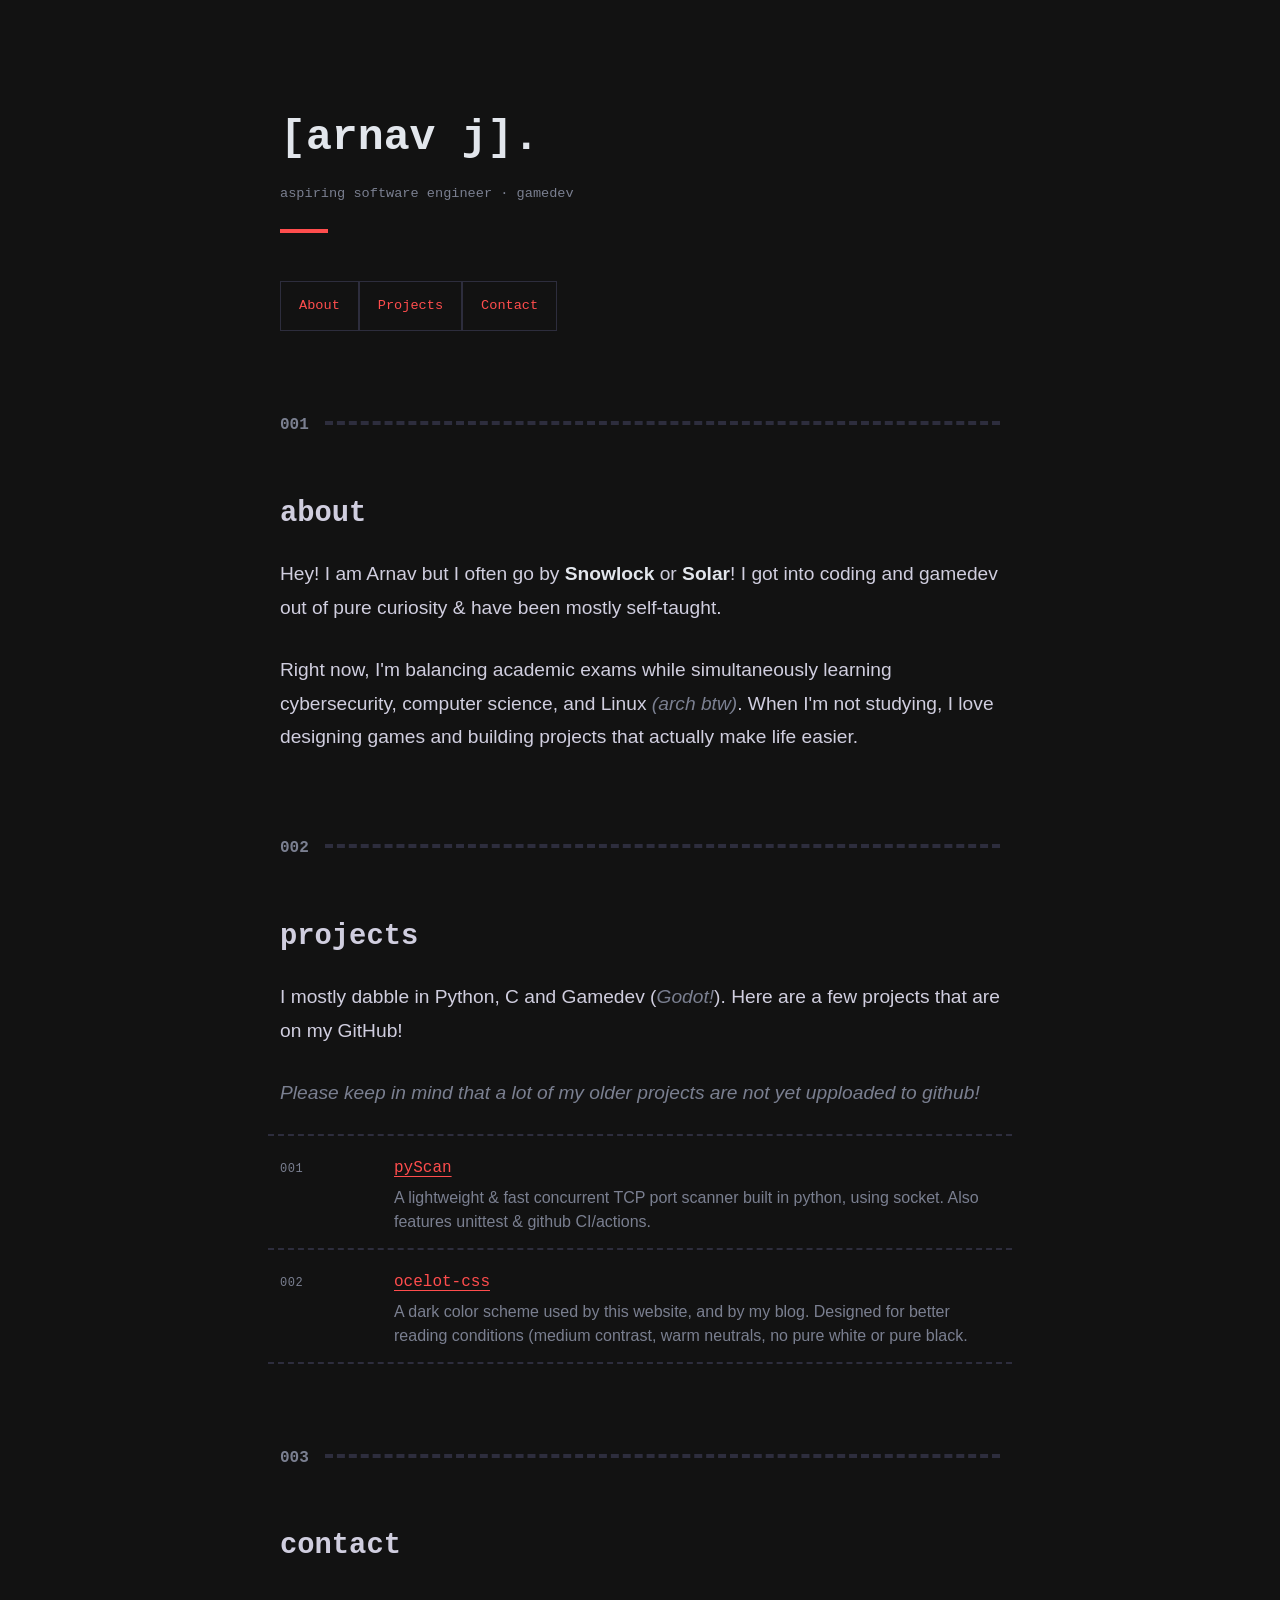
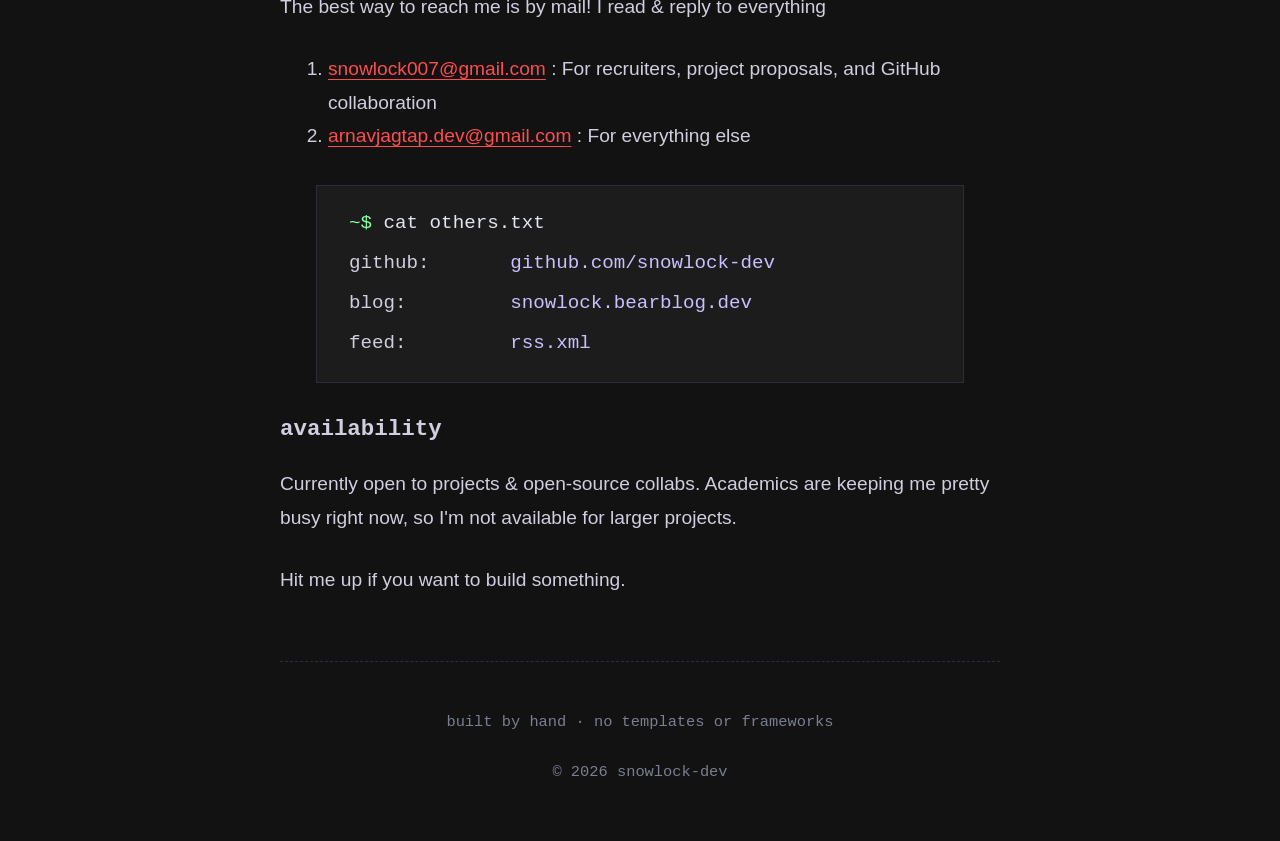
==== index.html @ 1a25bdaa "fix: added description <meta> tag for lighthouse" ====
<!DOCTYPE html>
<html lang="en">
    <head>
        <meta charset="UTF-8">
        <meta name="viewport" content = "width=device-width, initial-scale=1.0">
        <meta property="og:site_name" content="snowlock -- portfolio">
        <meta property="og:title" content="snowlock -- portfolio">
        <meta property="og:description" content="snowlock-dev's personal site!">
        <meta name="description" content="snowlock-dev's personal site!">
        <title>snowlock -- portfolio</title>

        <link rel="preload" href="fonts/AlegreyaSans-Regular.woff2" as="font" type=""font/woff2" crossorigin>
        <link rel="preload" href="fonts/JetBrainsMono-VariableFont_wght.woff2" as="font" type=""font/woff2" crossorigin>
        <link rel="stylesheet" href="css/style.css">
    </head>


    <body>
        <header class="title">
            <h1>[arnav j].</h1>
            <p class="title-sub">aspiring software engineer &middot; gamedev</p>
            <hr class="title-line">
        </header>

        <nav class="navbar" role="navigation" aria-label="Page Navigation">
            <a href="#about">About</a>
            <a href="#projects">Projects</a>
            <a href="#contact">Contact</a>
        </nav>

        <main>
            <section class="section-row">
                <span id="about" class="section-row-num">001</span>
                <div class="section-row-bar"></div>
            </section>
            <section id="about-section">
                <h2>about</h2>

                <p>
                    Hey! I am Arnav but I often go by <strong>Snowlock</strong> or 
                    <strong>Solar</strong>! I got into coding and gamedev out of 
                    pure curiosity & have been mostly self-taught.
                </p>
                <p>
                    Right now, I'm balancing academic exams while simultaneously 
                    learning cybersecurity, computer science, and Linux 
                    <em>(arch btw)</em>. When I'm not studying, I love designing 
                    games and building projects that actually make life easier.
                </p>
            </section>

            <section class="section-row">
                <span id="projects" class="section-row-num">002</span>
                <div class="section-row-bar"></div>
            </section>
            <section id="projects-section">
            <h2>projects</h2>
            <p>
                I mostly dabble in Python, C and Gamedev (<em>Godot!</em>). 
                Here are a few projects that are on my GitHub! 
            </p>

            <em>Please keep in mind that a lot of my older projects are not 
                yet upploaded to github!
            </em>

            <ul class="projects">
                <li>
                    <span class="project-tag">001</span>
                    <div class="project-info">
                        <a href="https://github.com/snowlock-dev/pyScan">pyScan</a>
                        <p>
                            A lightweight & fast concurrent TCP port scanner
                            built in python, using socket. Also features 
                            unittest & github CI/actions.
                        </p>
                    </div>
                </li>
                <li>
                    <span class="project-tag">002</span>
                    <div class="project-info">
                        <a href="https://github.com/snowlock-dev/ocelot-css">ocelot-css</a>
                        <p>
                            A dark color scheme used by this website, and by my 
                            blog. Designed for better reading conditions (medium 
                            contrast, warm neutrals, no pure white or pure black. 
                        </p>
                    </div>
                </li>
            </ul>
            </section>

            <section class="section-row">
                <span id="contact" class="section-row-num">003</span>
                <div class="section-row-bar"></div>
            </section>
            <section id="contact-section">
                <h2>contact</h2>
                <p>The best way to reach me is by mail! I read & reply to everything</p>
                <ol>
                    <li>
                        <a href="mailto:snowlock007@gmail.com">snowlock007@gmail.com</a>
                        : For recruiters, project proposals, and GitHub collaboration
                    </li>

                    <li>
                        <a href="mailto:arnavjagtap.dev@gmail.com">arnavjagtap.dev@gmail.com</a>
                        : For everything else
                    </li>
                </ol>

                <div class="contact-box">
                    <div class="terminal-block">
                        <div class="code-line"><span class="prompt">~$</span> <span class="cmd">cat others.txt</span></div>
                        <div class="code-line">
                            github:&nbsp;&nbsp;&nbsp;&nbsp;&nbsp;&nbsp;
                            <a href="https://github.com/snowlock-dev" target="_blank" rel="noopener noreferrer" class="str">
                                github.com/snowlock-dev
                            </a>
                        </div>

                        <div class="code-line">
                            blog:&nbsp;&nbsp;&nbsp;&nbsp;&nbsp;&nbsp;&nbsp;&nbsp;
                            <a href="https://snowlock.bearblog.dev" target="_blank" rel="noopener noreferrer" class="str">
                                snowlock.bearblog.dev
                            </a>
                        </div>

                        <div class="code-line">
                            feed:&nbsp;&nbsp;&nbsp;&nbsp;&nbsp;&nbsp;&nbsp;&nbsp;
                            <a href="https://snowlock.bearblog.dev/feed/?type=rss" target="_blank" rel="noopener noreferrer" class="str">
                                rss.xml
                            </a>
                        </div>
                    </div>
                </div>

                <h3>availability</h3>

                <p>
                    Currently open to projects & open-source collabs.
                    Academics are keeping me pretty busy right now, so 
                    I'm not available for larger projects. 
                </p>
                <p>
                    Hit me up if you want to build something.
                </p>

            </section>
        </main>

        <footer>
            <p>built by hand &middot; no templates or frameworks</p>
            <p>© 2026 snowlock-dev</p>
        </footer>


    </body>


</html>
---- css/style.css ----
@font-face {
    font-family: 'Alegreya Sans';
    src: url('/portfolio-site/fonts/AlegreyaSans-Regular.woff2') format('woff2');
    font-weight: 400;
    font-style: normal;
    font-display: block;
}

@font-face {
    font-family: 'JetBrains Mono';
    src: url('/portfolio-site/fonts/JetBrainsMono-VariableFont_wght.woff2') format('woff2');
    font-weight: 400;
    font-style: normal;
    font-display: block;
}

:root {
    --width: 720px;

    --font-mono: 'JetBrains Mono', Consolas, "Ubuntu Mono", monospace;
    --font-body: 'Alegreya Sans', Alegreya, Helvetica, Arial, Sans; /* Top 3 fonts of all time */

    --bg: #121212;
    --border: #2d2d3d;
    --heading-text: #e2e6ec;
    --text: #d0cedf;
    --accent: #ff4d4d;
    --accent-green: #88ffa0;
    --muted: #7a7f90;
    --code-color: #cac0ff;
    --code-bg: #1c1c1c;
}

* {
    scrollbar-color: #3c3c3c var(--bg);
    scrollbar-width: thin;
}

::selection {
    background: rgba(255, 77, 77, 0.5);
}

body {
    font-family: var(--font-body);
    font-size: 1.2rem;
    line-height: 1.75;
    color: var(--text);
    background-color: var(--bg);
    max-width: var(--width);
    margin: 0 auto;
    padding: 0 1.5rem;
    overflow-wrap: break-word;
    position: relative;
}

body::before {
    content: "";
    position: fixed;
    top: 0;
    left: 0;
    width: 100vw;
    height: 100vh;
    background-image: url('/portfolio-site/stars.svg');
    background-size: cover;
    background-position: center;
    background-repeat: no-repeat;
    opacity: 0.4;
    pointer-events: none;
    z-index: -1;
}

section {
    padding-top: 1rem;
}

.navbar {
    max-width: 30%;
    align-items: center;
    margin: 0 -1.5rem;
    padding: 0 1.5rem;
    display: flex;
}

.navbar a {
    font-family: var(--font-mono);
    font-size: 0.85rem;
    text-decoration: none;
    padding: 0.75rem 1.125rem;
    display: inline-block;
    border: 1px solid var(--border);
    background-color: var(--bg);
    transition: background-color 0.2s ease;
}

.navbar a:hover{
    background-color: rgba(255, 77, 77, 0.5);
}

.title {
    padding: 5rem 0 2.5rem 0;
    & h1 { margin-bottom: 0.35em; };
}

.title-sub {
    font-family: var(--font-mono);
    font-size: 0.85rem;
    color: var(--muted);
}

.title-line {
    width: 3rem;
    height: 0.25rem; /* to be honest, I have no idea if hardcoding these values would be worse*/ 
    background-color: var(--accent);
    margin-bottom: 0;
    border: none;
    margin: 1.5rem 0 0.5rem 0;
}

.section-row {
    display: flex;
    align-items: center;
    gap: 1rem;
    margin-top: 4rem;
    margin-bottom: 1rem;
}

.section-row-bar {
    height: 4px;
    flex: 1;
    border-top: 4px dashed var(--border);
}

.section-row-num {
    color: var(--muted);
    font-family: var(--font-mono);
    font-weight: 600;
    font-size: 1rem;

    user-select: none;
    -moz-user-select: none;
}

.contact-box {
    max-width: 90%;
    margin: 2rem auto;
}

.terminal-block {
    font-family: var(--font-mono);
    color: var(--text);
    background-color: var(--code-bg);
    border: 1px solid var(--border);
    padding: 1.125rem 1.5rem;
    overflow-x: auto;

    .prompt { color: var(--accent-green); }
    .cmd { color: var(--heading-text); }
    .str { color: var(--code-color); text-decoration: none; }
    .comment { color: var(--muted); }
}

.code-line {
    padding: 0.2rem 0.5rem;
    white-space: nowrap;
}

h1, h2, h3 {
    font-family: var(--font-mono);
    line-height: 1.33;
}

h1 { 
    font-size: 2.25em;
    color: var(--heading-text);
}

h2 {
    font-size: 1.5em;
}

p {
    margin-bottom: 1.5em;
}

ul, ol {
    padding-left: 3rem;
    margin-bottom: 1.5rem;
}

ul.projects {
    list-style-type: none;
    padding: 0;
    margin: 1.5rem 0 2rem 0;
}

ul.projects li {
    display: flex;
    gap: 1.5rem;
    margin-bottom: 0;
    padding: 0.85rem 12px;
    margin-left: -12px;
    margin-right: -12px;
    border-bottom: 2px dashed var(--border);
    align-items: baseline;
    transition: background-color 0.2s ease;
}


ul.projects li:hover {
    background-color: rgba(255, 77, 77, 0.1);
}

ul.projects li:first-child {
    border-top: 2px dashed var(--border);
}

ul.projects li .project-tag {
    flex: 0 0 90px;
    font-family: var(--font-mono);
    font-size: 0.75rem;
    color: var(--muted);
    text-transform: uppercase;
    letter-spacing: 0.05em;
}

ul.projects li .project-info {
    flex: 1;
    min-width: 0;
}

ul.projects li .project-info a {
    font-family: var(--font-mono);
    font-size: 1rem;
    font-weight: 500;
}

ul.projects li .project-info p {
    font-size: 1rem;
    color: var(--muted);
    margin-bottom: 0;
    margin-top: 0.2rem;
    line-height: 1.5;
}


a {
    color: var(--accent);
    text-decoration: underline;
    text-underline-offset: 4px;
    text-decoration-thickness: 1px;
}

a:hover {
    opacity: 0.75;
}

strong {
    color: var(--heading-text);
    font-weight: 600;
}

em {
    color: var(--muted);
    font-style: italic;
}

small {
    font-size: 0.8em;
    color: var(--text);
}

footer {
    margin-top: 4rem;
    padding: 2rem 0;
    border-top: 1px dashed var(--border);
    text-align: center;
    font-size: 0.8em;
    font-family: var(--font-mono);
    color: var(--muted);
    &p { margin-bottom: 0.3em; }
}
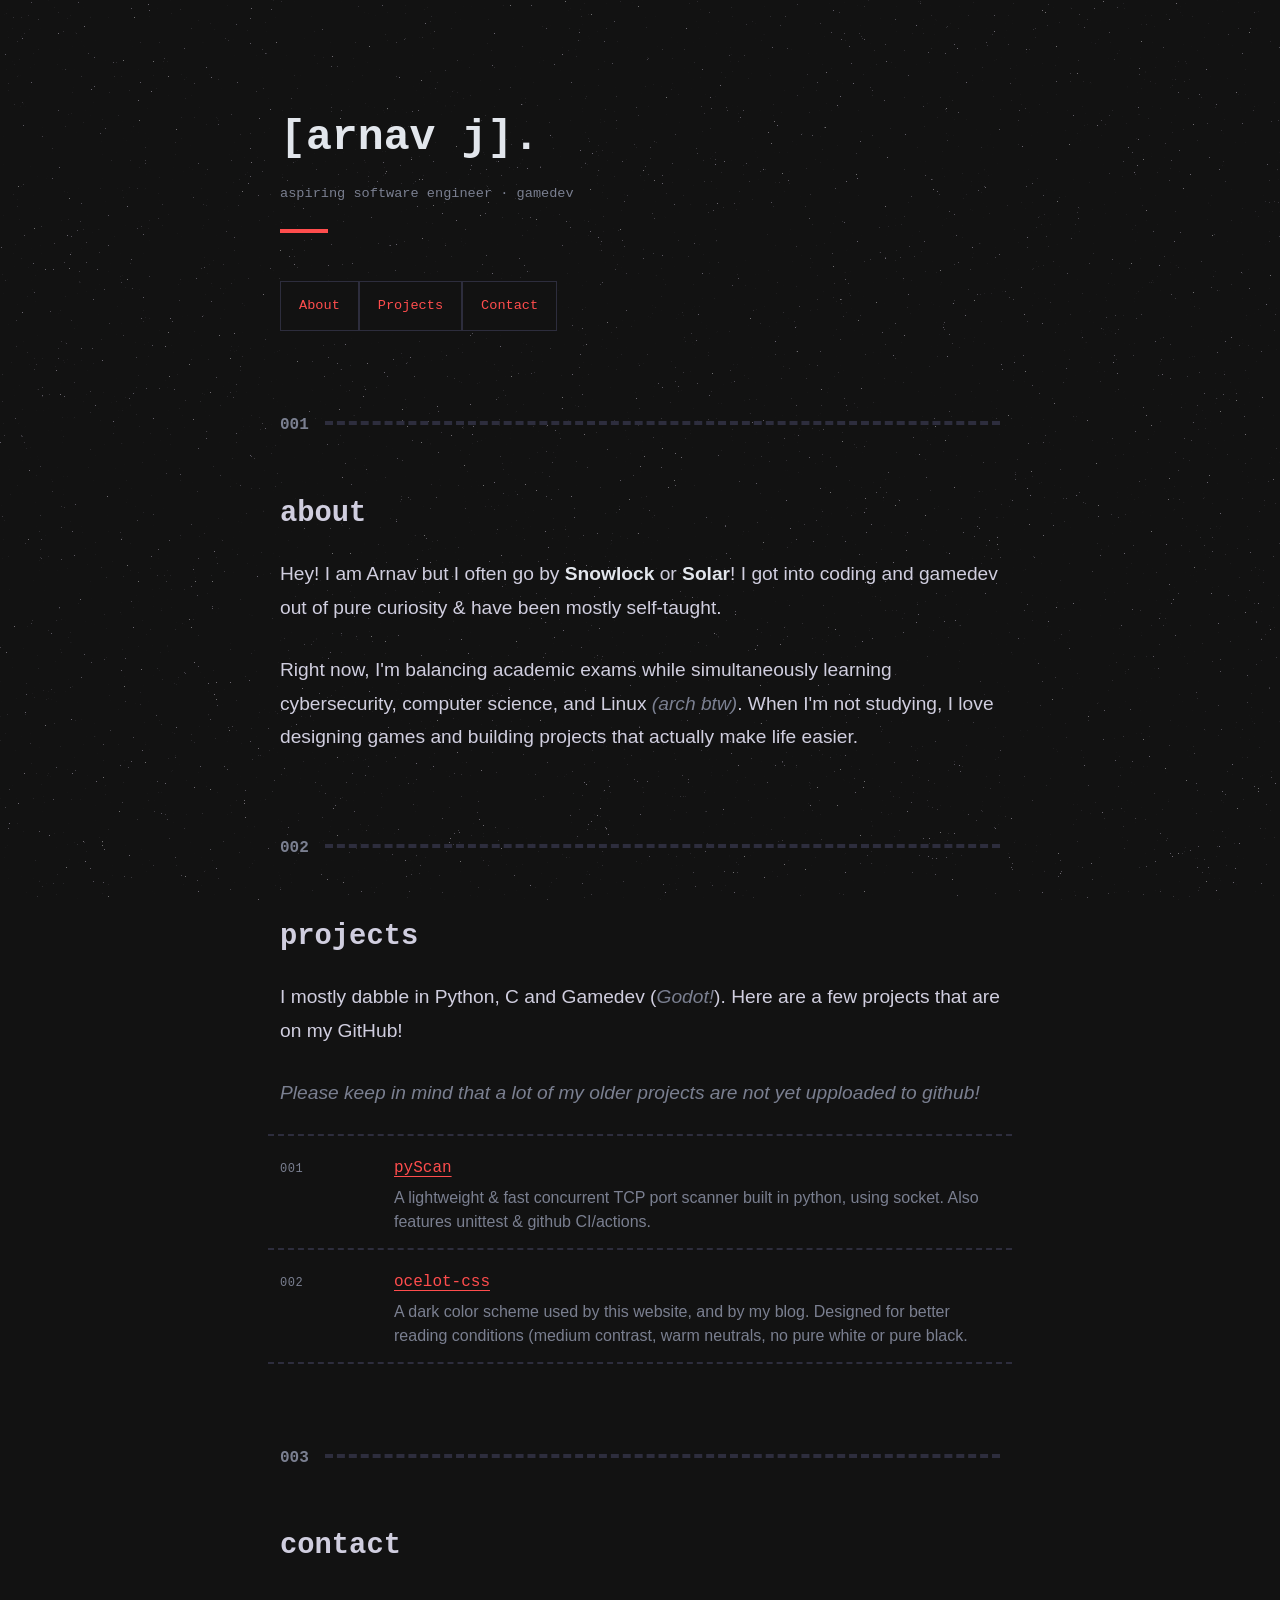
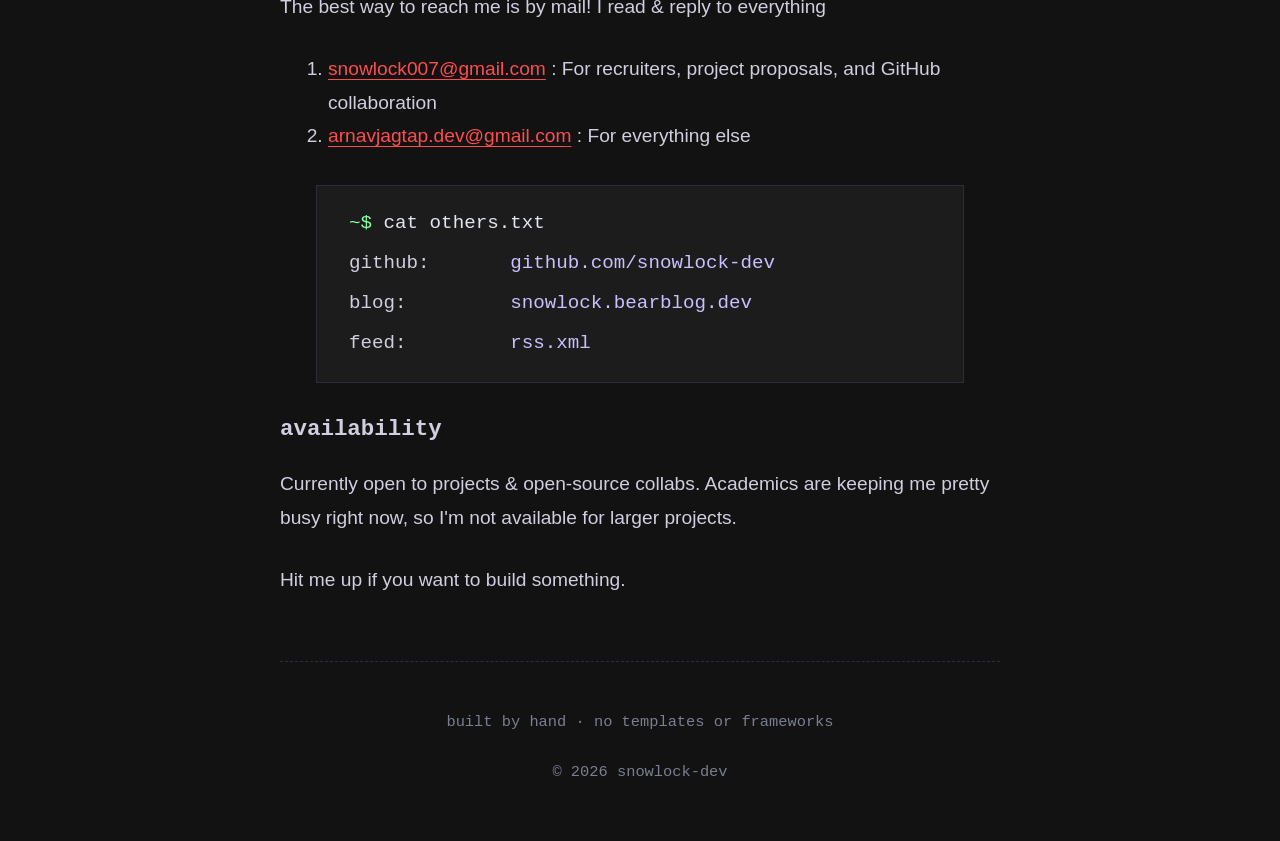
==== commit 61f8ca70: "perf: inline stars.svg into css and fix stupid typo in font rendering" ====
--- a/index.html
+++ b/index.html
@@ -9,8 +9,8 @@
         <meta name="description" content="snowlock-dev's personal site!">
         <title>snowlock -- portfolio</title>
 
-        <link rel="preload" href="fonts/AlegreyaSans-Regular.woff2" as="font" type=""font/woff2" crossorigin>
-        <link rel="preload" href="fonts/JetBrainsMono-VariableFont_wght.woff2" as="font" type=""font/woff2" crossorigin>
+        <link rel="preload" href="fonts/AlegreyaSans-Regular.woff2" as="font" type="font/woff2" crossorigin>
+        <link rel="preload" href="fonts/JetBrainsMono-VariableFont_wght.woff2" as="font" type="font/woff2" crossorigin>
         <link rel="stylesheet" href="css/style.css">
     </head>
 
--- a/css/style.css
+++ b/css/style.css
@@ -1,6 +1,6 @@
 @font-face {
     font-family: 'Alegreya Sans';
-    src: url('/portfolio-site/fonts/AlegreyaSans-Regular.woff2') format('woff2');
+    src: url('fonts/AlegreyaSans-Regular.woff2') format('woff2');
     font-weight: 400;
     font-style: normal;
     font-display: block;
@@ -8,7 +8,7 @@
 
 @font-face {
     font-family: 'JetBrains Mono';
-    src: url('/portfolio-site/fonts/JetBrainsMono-VariableFont_wght.woff2') format('woff2');
+    src: url('fonts/JetBrainsMono-VariableFont_wght.woff2') format('woff2');
     font-weight: 400;
     font-style: normal;
     font-display: block;
@@ -60,7 +60,7 @@
     left: 0;
     width: 100vw;
     height: 100vh;
-    background-image: url('/portfolio-site/stars.svg');
+    background-image: url("data:image/svg+xml,%3Csvg xmlns='http://www.w3.org/2000/svg' version='1.1' xmlns:xlink='http://www.w3.org/1999/xlink' xmlns:svgjs='http://svgjs.dev/svgjs' viewBox='0 0 700 700' width='700' height='700' opacity='1'%3E%3Cdefs%3E%3Cfilter id='nnnoise-filter' x='-20%25' y='-20%25' width='140%25' height='140%25' filterUnits='objectBoundingBox' primitiveUnits='userSpaceOnUse' color-interpolation-filters='linearRGB'%3E%3CfeTurbulence type='turbulence' baseFrequency='0.2' numOctaves='4' seed='15' stitchTiles='stitch' x='0%25' y='0%25' width='100%25' height='100%25' result='turbulence'%3E%3C/feTurbulence%3E%3CfeSpecularLighting surfaceScale='34' specularConstant='1.8' specularExponent='20' lighting-color='%23d5cbe4' x='0%25' y='0%25' width='100%25' height='100%25' in='turbulence' result='specularLighting'%3E%3CfeDistantLight azimuth='3' elevation='53'%3E%3C/feDistantLight%3E%3C/feSpecularLighting%3E%3C/filter%3E%3C/defs%3E%3Crect width='700' height='700' fill='transparent'%3E%3C/rect%3E%3Crect width='700' height='700' fill='%23d5cbe4' filter='url(%23nnnoise-filter)'%3E%3C/rect%3E%3C/svg%3E");
     background-size: cover;
     background-position: center;
     background-repeat: no-repeat;
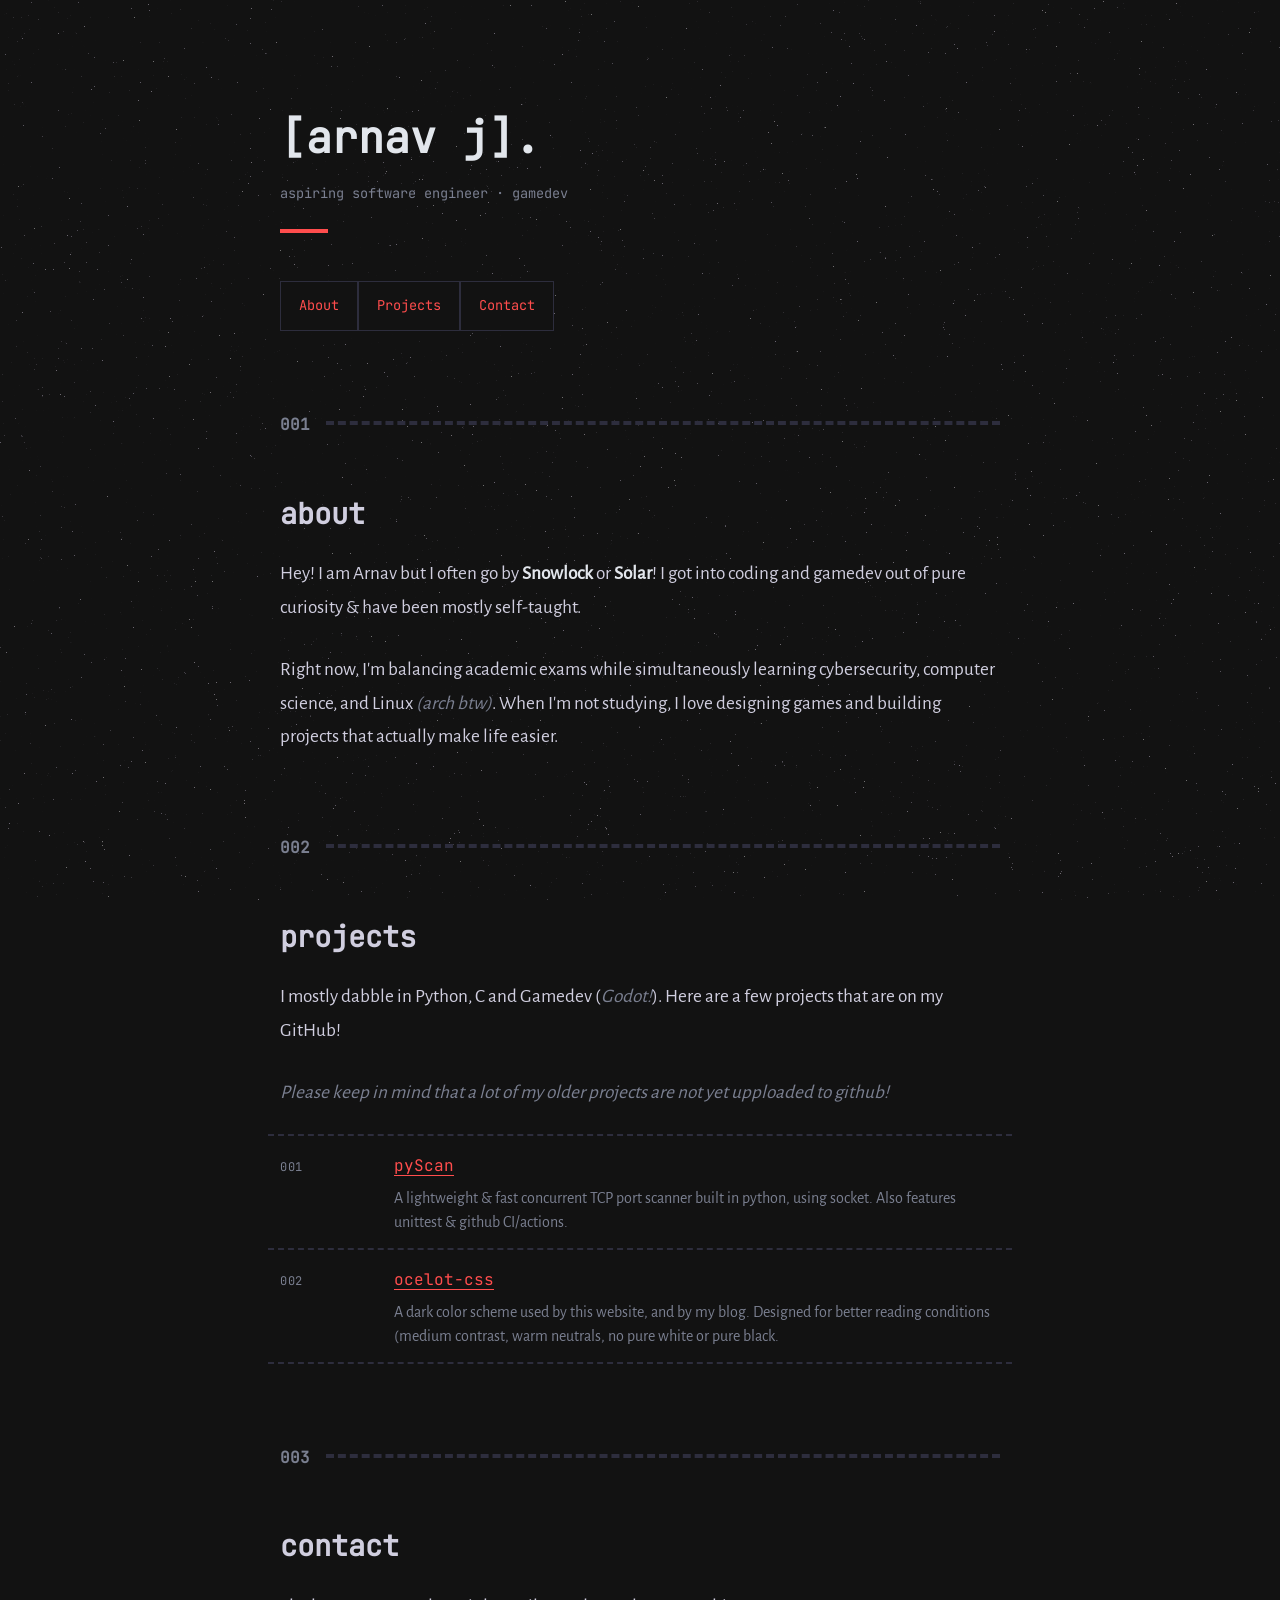
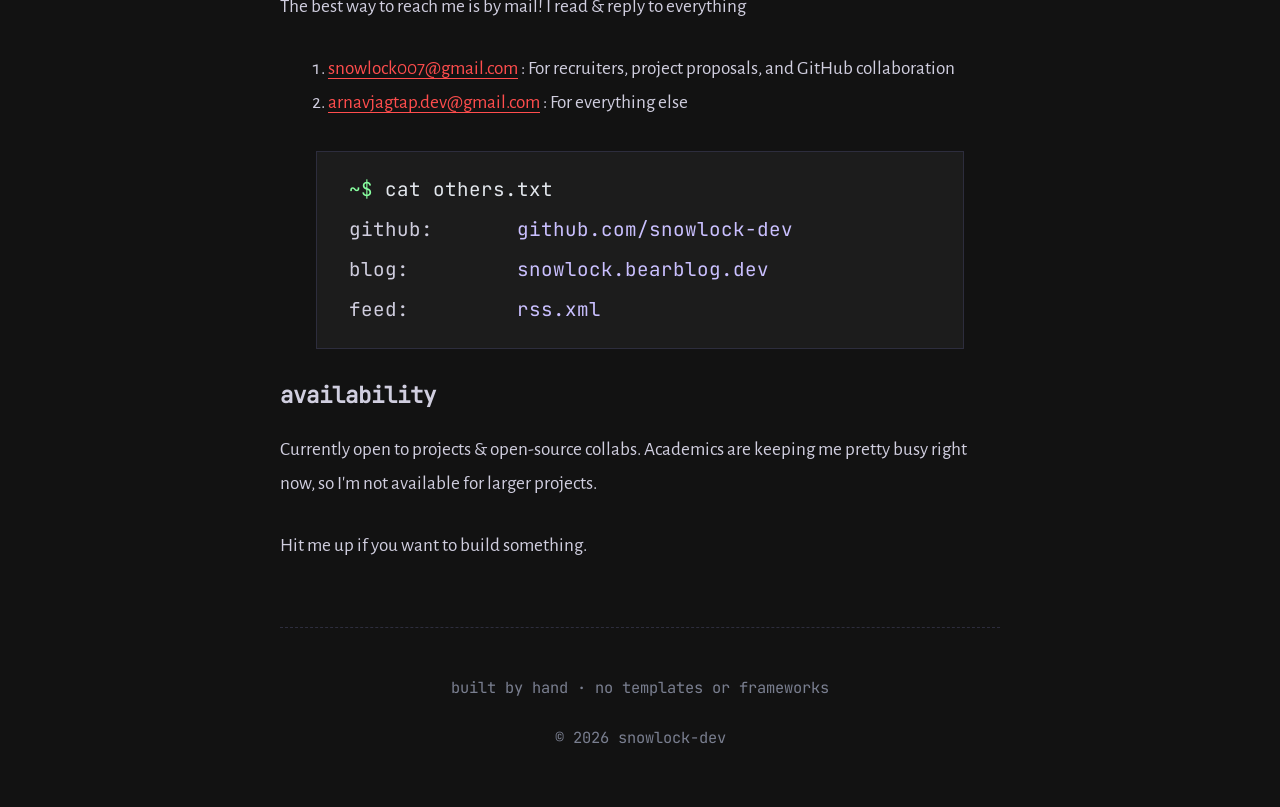
==== commit 2b85eea7: "fix: improved SEO by adding <meta> image + more" ====
--- a/index.html
+++ b/index.html
@@ -6,6 +6,16 @@
         <meta property="og:site_name" content="snowlock -- portfolio">
         <meta property="og:title" content="snowlock -- portfolio">
         <meta property="og:description" content="snowlock-dev's personal site!">
+
+        <meta property="og:image" content="https://snowlock-dev.github.io/portfolio-site/res/image.png">
+        <meta property="og:image:secure_url" content="https://snowlock-dev.github.io/portfolio-site/res/image.png">
+        <meta property="og:image:type" content="image/png">
+        <meta property="og:image:width" content="1200">
+        <meta property="og:image:height" content="630">
+
+        <meta name="twitter:card" content="summary_large_image">
+        <meta name="twitter:image" content="https://snowlock-dev.github.io/portfolio-site/res/image.png">
+
         <meta name="description" content="snowlock-dev's personal site!">
         <title>snowlock -- portfolio</title>
 
--- a/css/style.css
+++ b/css/style.css
@@ -1,6 +1,6 @@
 @font-face {
     font-family: 'Alegreya Sans';
-    src: url('fonts/AlegreyaSans-Regular.woff2') format('woff2');
+    src: url('../fonts/AlegreyaSans-Regular.woff2') format('woff2');
     font-weight: 400;
     font-style: normal;
     font-display: block;
@@ -8,7 +8,7 @@
 
 @font-face {
     font-family: 'JetBrains Mono';
-    src: url('fonts/JetBrainsMono-VariableFont_wght.woff2') format('woff2');
+    src: url('../fonts/JetBrainsMono-VariableFont_wght.woff2') format('woff2');
     font-weight: 400;
     font-style: normal;
     font-display: block;
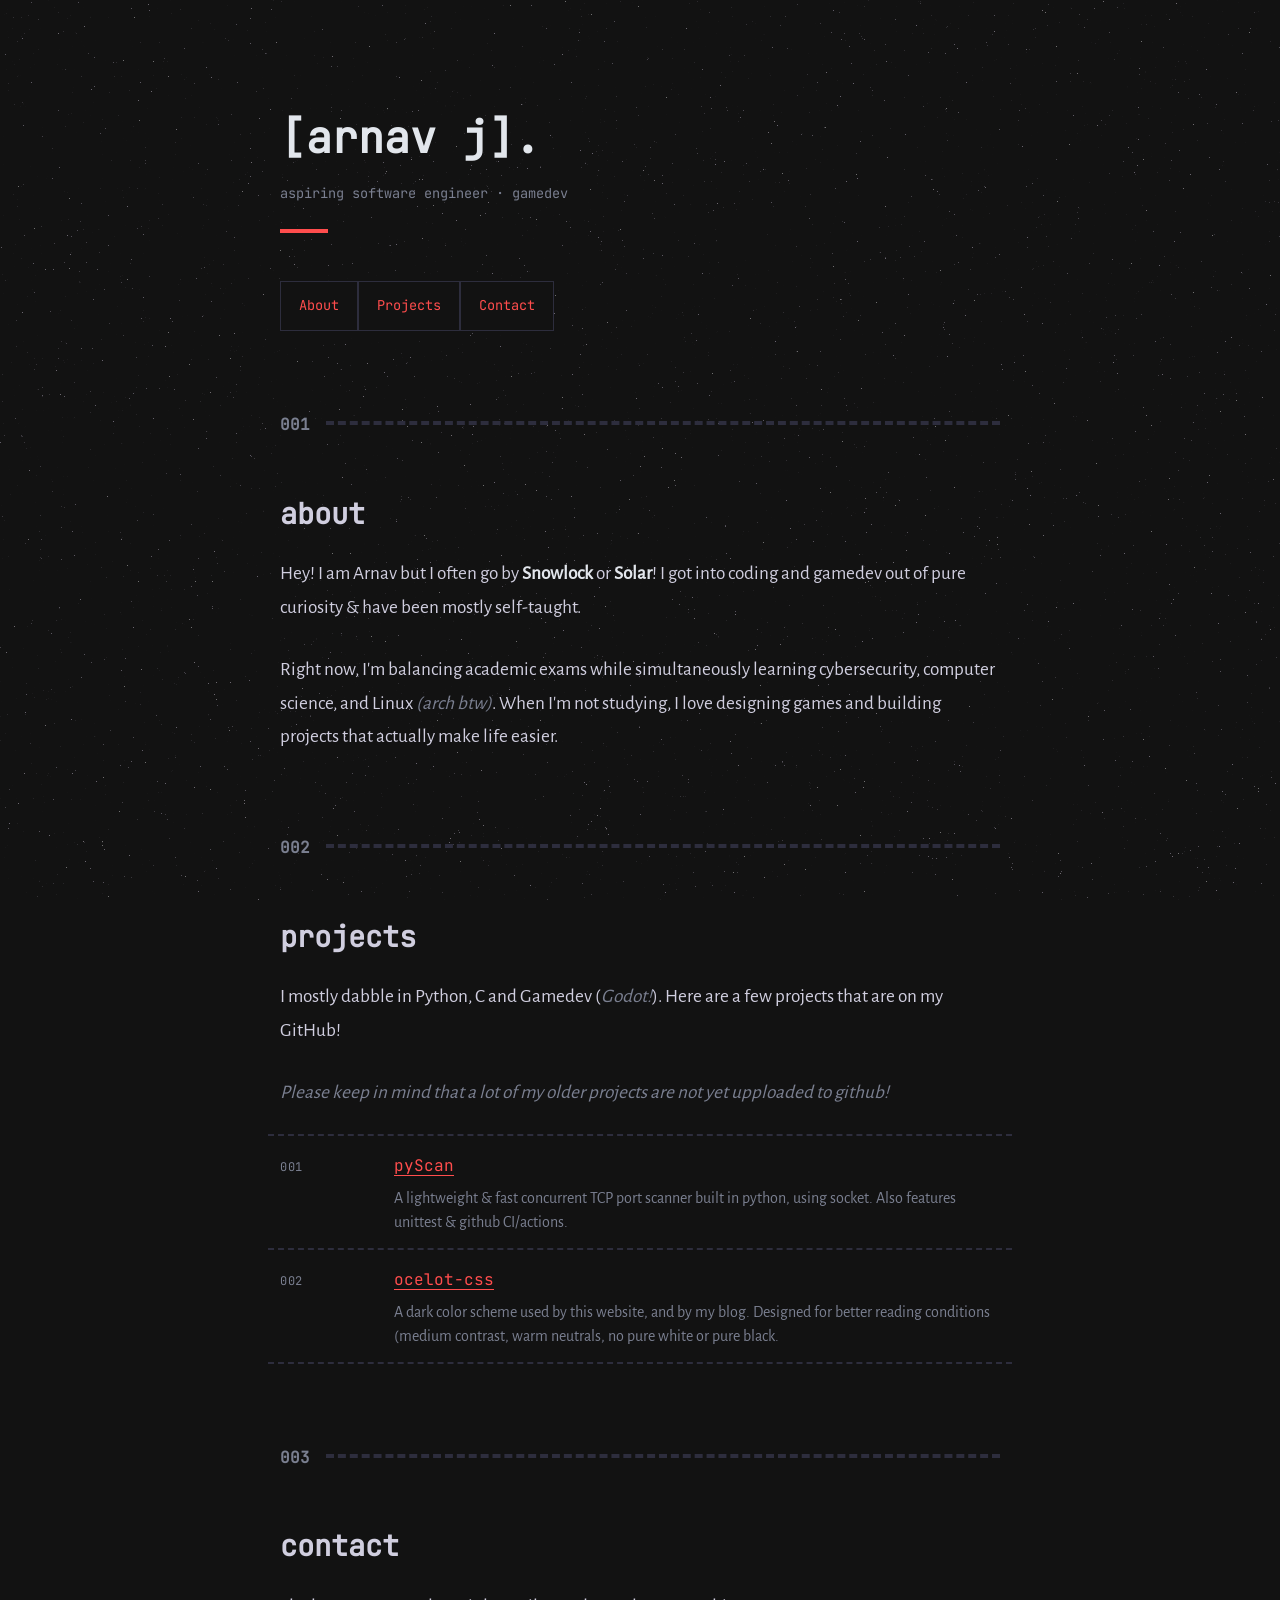
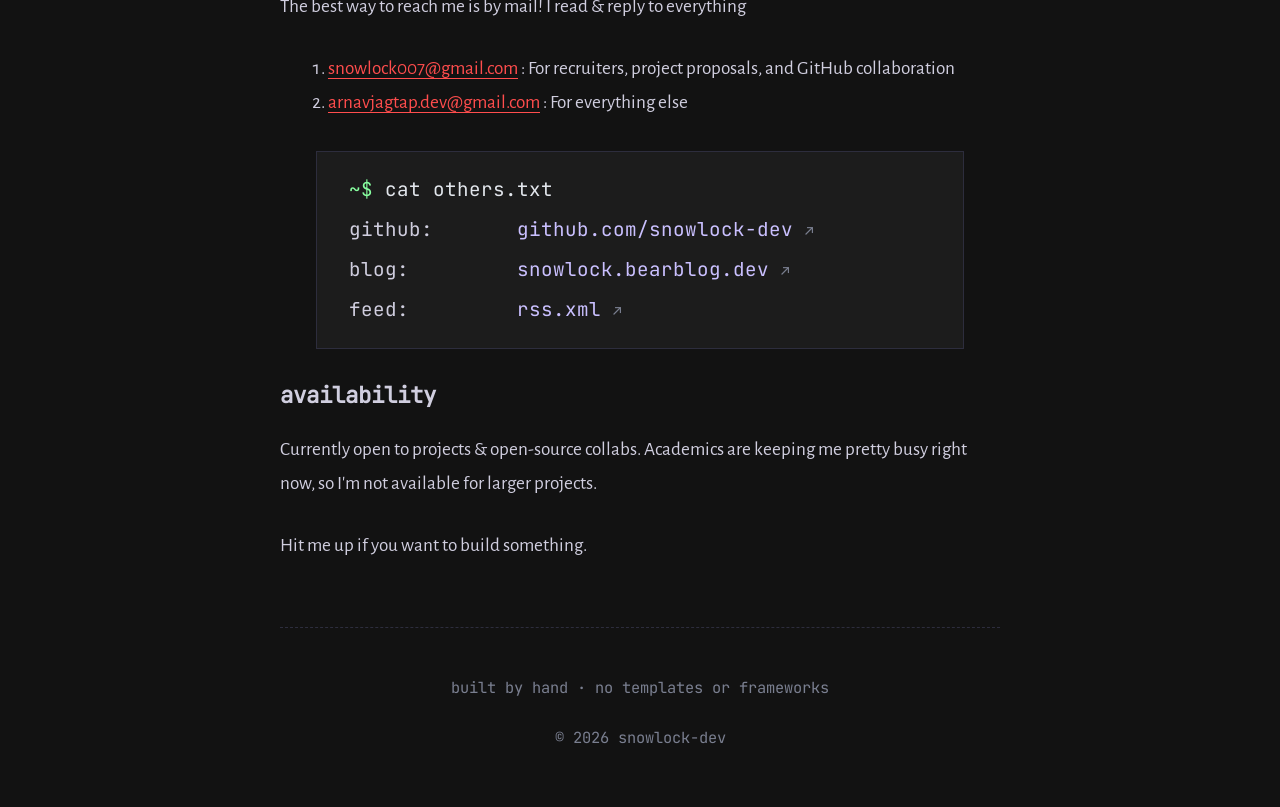
==== commit 6a520812: "feat: imrpoved css, and added blank code.js for carousel" ====
--- a/index.html
+++ b/index.html
@@ -57,6 +57,8 @@
                     <em>(arch btw)</em>. When I'm not studying, I love designing 
                     games and building projects that actually make life easier.
                 </p>
+
+                
             </section>
 
             <section class="section-row">
--- a/css/style.css
+++ b/css/style.css
@@ -38,6 +38,14 @@
 
 ::selection {
     background: rgba(255, 77, 77, 0.5);
+}
+
+a[target="_blank"][href]::after {
+  content: "\2197" / "";
+  color: var(--muted);
+  display: inline-block;
+  font-size: 0.75em;
+  line-height: 1;
 }
 
 body {
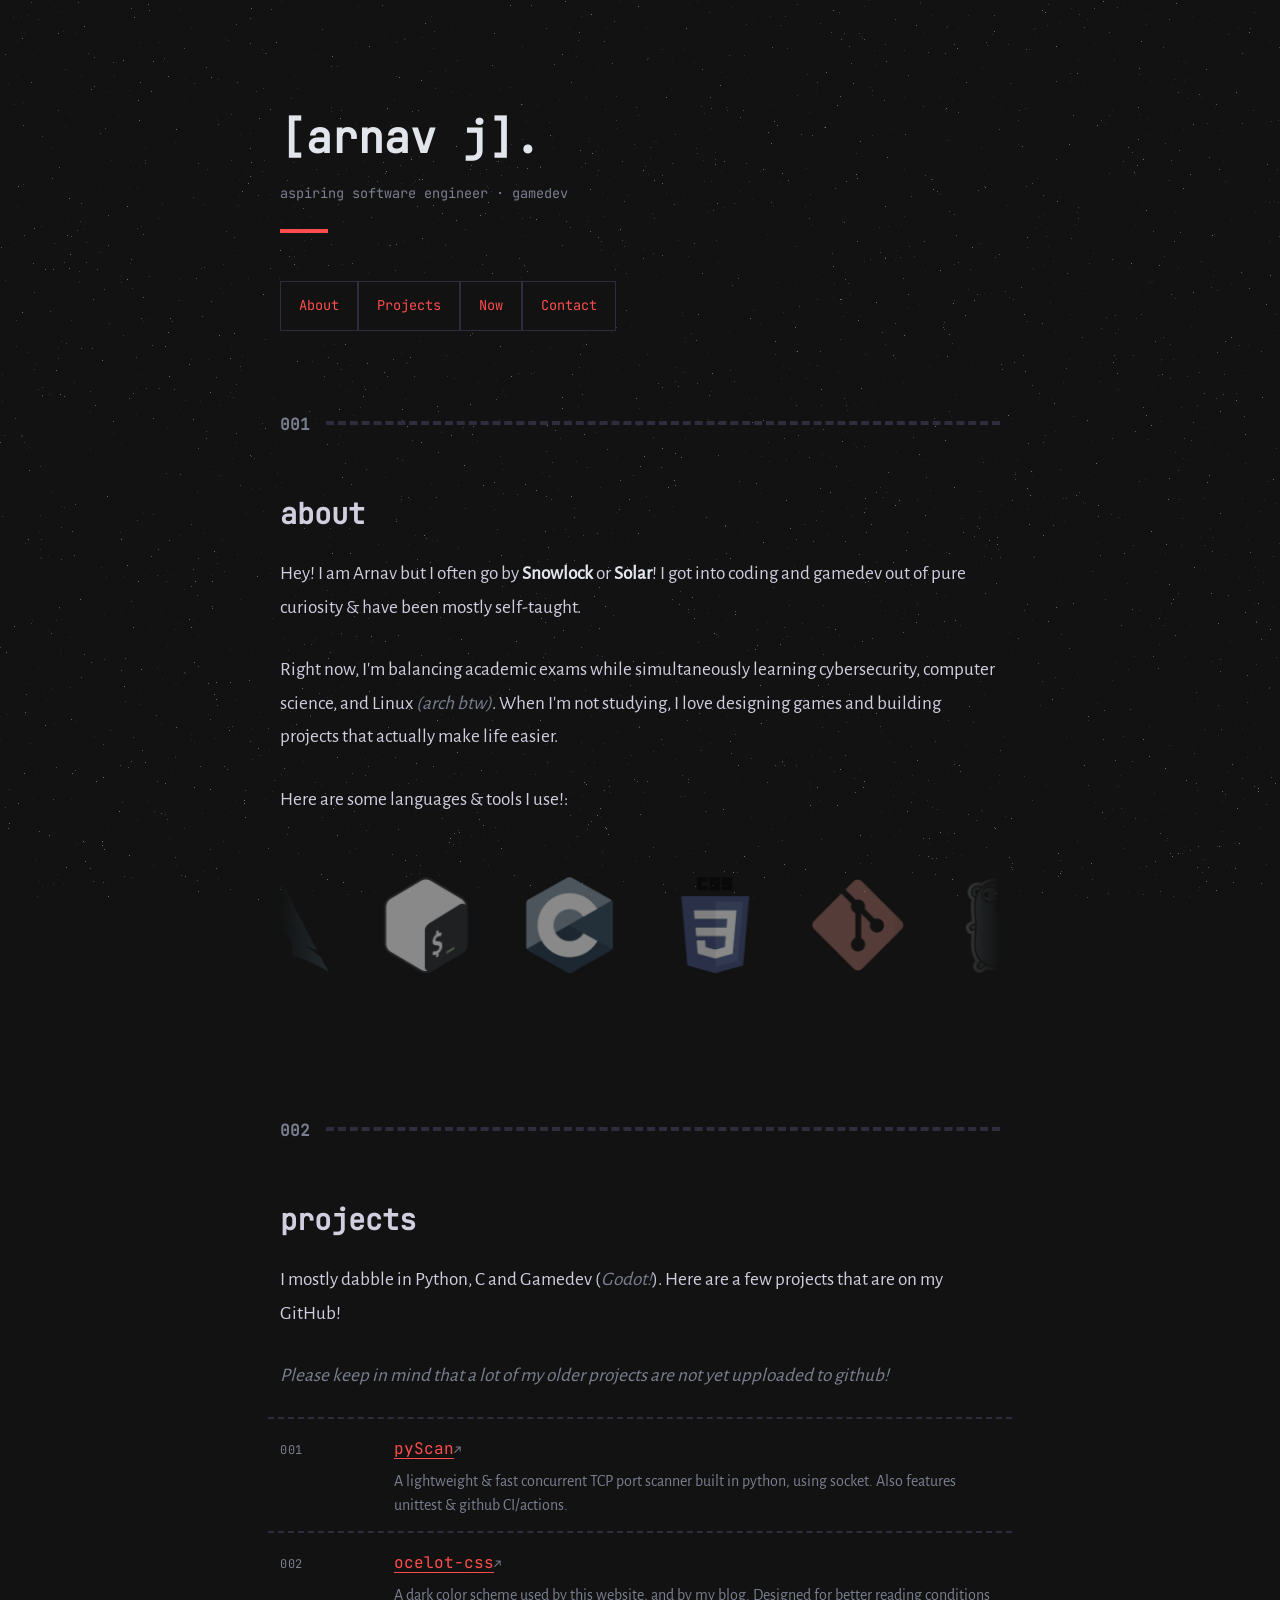
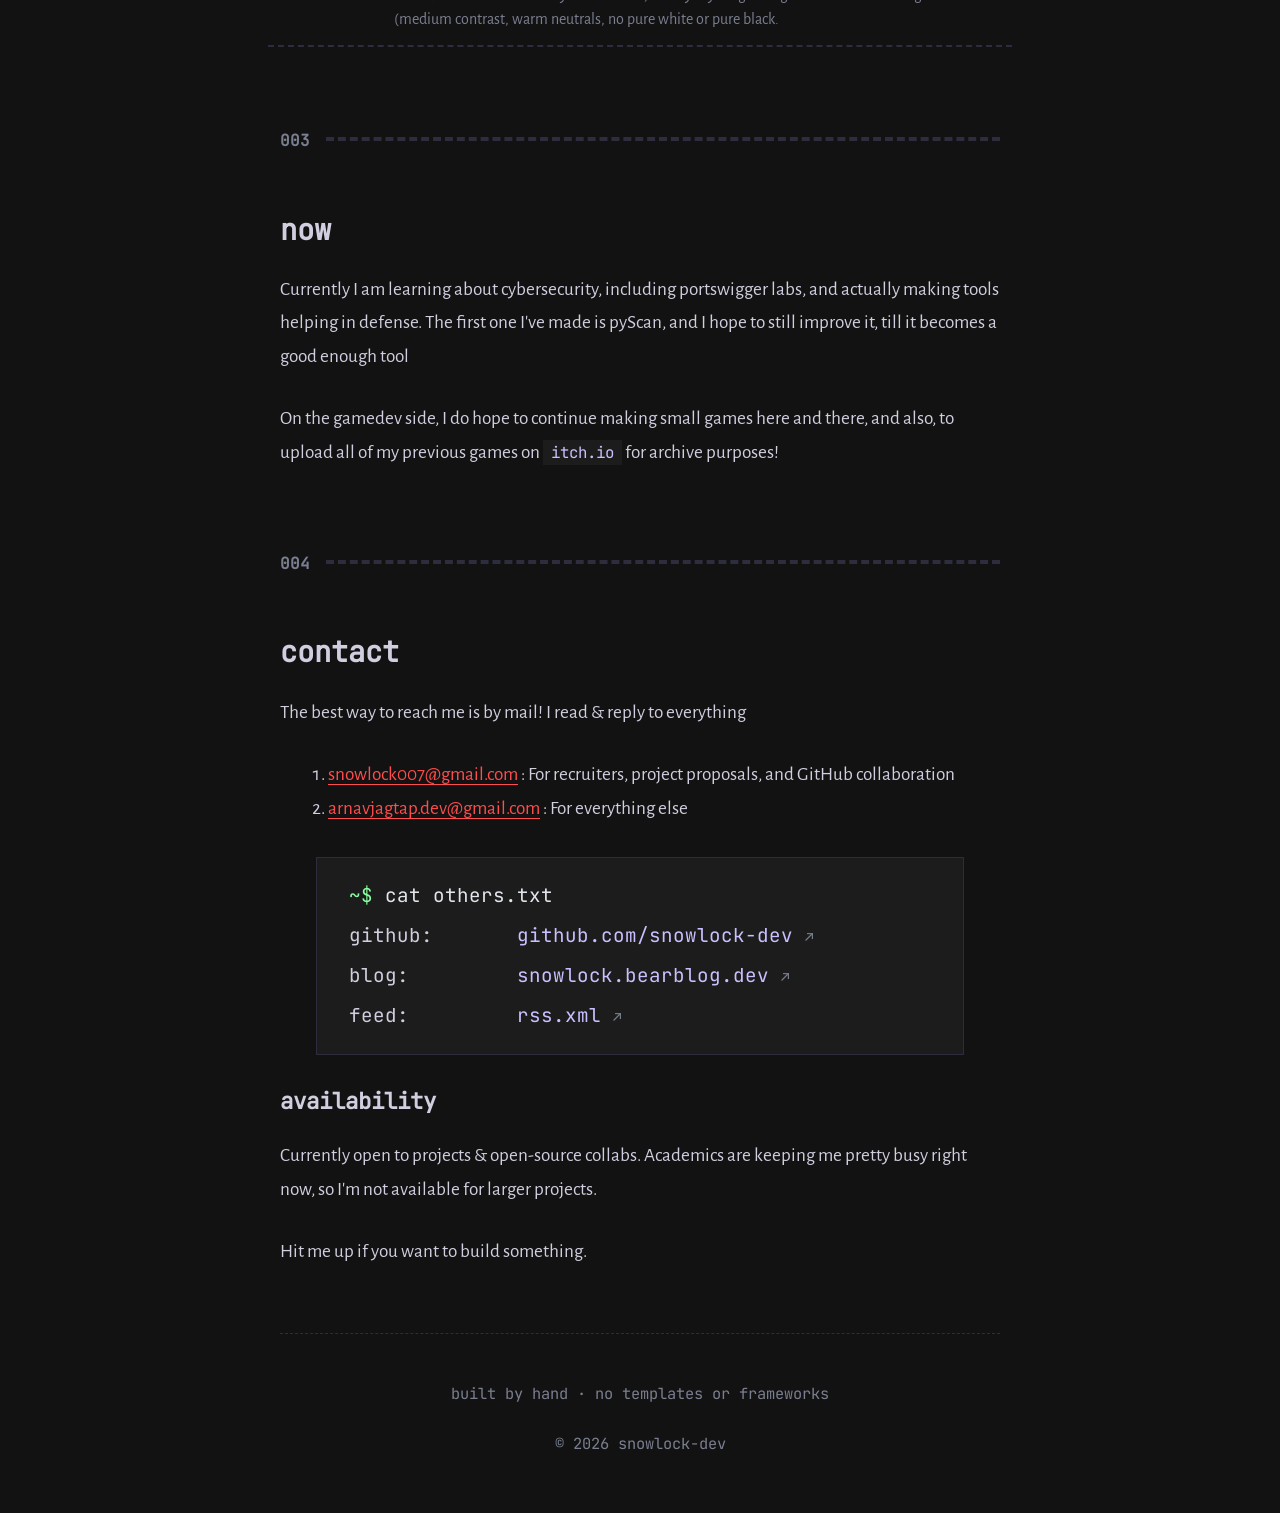
==== commit a781ebdb: "feat: added carousel, favicons and a now page" ====
--- a/index.html
+++ b/index.html
@@ -16,6 +16,11 @@
         <meta name="twitter:card" content="summary_large_image">
         <meta name="twitter:image" content="https://snowlock-dev.github.io/portfolio-site/res/image.png">
 
+        <link rel="icon" type="image/svg+xml" href="res/favicon.svg">
+        <link rel="icon" type="image/x-icon" href="res/favicon.ico">
+
+        <meta name="theme-color" content="#121212">
+
         <meta name="description" content="snowlock-dev's personal site!">
         <title>snowlock -- portfolio</title>
 
@@ -35,6 +40,7 @@
         <nav class="navbar" role="navigation" aria-label="Page Navigation">
             <a href="#about">About</a>
             <a href="#projects">Projects</a>
+            <a href="#now">Now</a>
             <a href="#contact">Contact</a>
         </nav>
 
@@ -58,7 +64,36 @@
                     games and building projects that actually make life easier.
                 </p>
 
-                
+                <p>
+                    Here are some languages & tools I use!:
+                </p>
+
+                <div class="carousel" id="carousel-wrapper">
+                    <div class="carousel-track" id="carousel-track">
+                        <img src="res/icons/arch_linux.png" alt="Arch Linux" loading="lazy">
+                        <img src="res/icons/bash.png" alt="Bash (shell)" loading="lazy">
+                        <img src="res/icons/c.png" alt="C (lang)" loading="lazy">
+                        <img src="res/icons/css.png" alt="CSS" loading="lazy">
+                        <img src="res/icons/git.png" alt="Git" loading="lazy">
+                        <img src="res/icons/go.png" alt="Golang" loading="lazy">
+                        <img src="res/icons/godot.png" alt="Godot Game Engine" loading="lazy">
+                        <img src="res/icons/google_earth_engine.png" alt="Google Earth Engine" loading="lazy">
+                        <img src="res/icons/html.png" alt="HTML" loading="lazy">
+                        <img src="res/icons/javascript.png" alt="Javascript" loading="lazy">
+                        <img src="res/icons/kotlin.png" alt="Kotlin" loading="lazy">
+                        <img src="res/icons/lua.png" alt="Lua" loading="lazy">
+                        <img src="res/icons/pytest.png" alt="Pytest" loading="lazy">
+                        <img src="res/icons/python.png" alt="Python" loading="lazy">
+                        <img src="res/icons/pytorch.png" alt="Pytorch" loading="lazy">
+                        <img src="res/icons/raspberri_pi.png" alt="Raspberry Pi" loading="lazy">
+                        <img src="res/icons/ruby.png" alt="Ruby (lang)" loading="lazy">
+                        <img src="res/icons/vim.png" alt="Vim" loading="lazy">
+                        <img src="res/icons/vscodium.png" alt="VScodium (open source vscode)" loading="lazy">
+                        <img src="res/icons/webassembly.png" alt="WA (webassembly)" loading="lazy">
+                    </div>
+                </div>
+
+
             </section>
 
             <section class="section-row">
@@ -80,7 +115,7 @@
                 <li>
                     <span class="project-tag">001</span>
                     <div class="project-info">
-                        <a href="https://github.com/snowlock-dev/pyScan">pyScan</a>
+                        <a href="https://github.com/snowlock-dev/pyScan" target="_blank" rel="noopener noreferrer">pyScan</a>
                         <p>
                             A lightweight & fast concurrent TCP port scanner
                             built in python, using socket. Also features 
@@ -91,7 +126,7 @@
                 <li>
                     <span class="project-tag">002</span>
                     <div class="project-info">
-                        <a href="https://github.com/snowlock-dev/ocelot-css">ocelot-css</a>
+                        <a href="https://github.com/snowlock-dev/ocelot-css" target="_blank" rel="noopener noreferrer">ocelot-css</a>
                         <p>
                             A dark color scheme used by this website, and by my 
                             blog. Designed for better reading conditions (medium 
@@ -103,7 +138,28 @@
             </section>
 
             <section class="section-row">
-                <span id="contact" class="section-row-num">003</span>
+                <span id="now" class="section-row-num">003</span>
+                <div class="section-row-bar"></div>
+            </section>
+            <section id="now-section">
+                <h2>now</h2>
+
+                <p>
+                    Currently I am learning about cybersecurity, including
+                    portswigger labs, and actually making tools helping in 
+                    defense. The first one I've made is pyScan, and I hope 
+                    to still improve it, till it becomes a good enough tool
+                </p>
+
+                <p>
+                    On the gamedev side, I do hope to continue making small
+                    games here and there, and also, to upload all of my previous 
+                    games on <code>itch.io</code> for archive purposes!
+                </p>
+            </section>
+
+            <section class="section-row">
+                <span id="contact" class="section-row-num">004</span>
                 <div class="section-row-bar"></div>
             </section>
             <section id="contact-section">
@@ -169,5 +225,40 @@
 
     </body>
 
+    <script>
+        document.addEventListener("DOMContentLoaded", () => {
+    
+        const track = document.getElementById("carousel-track");
+        if (track) {
+            const icons = Array.from(track.children);
+            icons.forEach(icon => {
+                const clone = icon.cloneNode(true);
+                track.appendChild(clone);
+            });
+    
+            let scrollPos = 0;
+            function scrollCarousel() {
+                scrollPos += 0.6;
+                if (scrollPos >= track.scrollWidth / 2) scrollPos = 0;
+                track.style.transform = `translateX(-${scrollPos}px)`;
+                requestAnimationFrame(scrollCarousel);
+            }
+            scrollCarousel();
+        }
+
+        const navbar = document.getElementById("navbar");
+        window.addEventListener("scroll", () => {
+            if (window.scrollY > 50) {
+                navbar.classList.add("scrolled");
+            } else {
+                navbar.classList.remove("scrolled");
+            }
+        });
+
+        document.querySelectorAll('img[alt]').forEach(img => {
+            img.title = img.alt;
+        });
+        });
+    </script>
 
 </html>
--- a/css/style.css
+++ b/css/style.css
@@ -66,8 +66,8 @@
     position: fixed;
     top: 0;
     left: 0;
-    width: 100vw;
-    height: 100vh;
+    width: 100%;
+    height: 100%;
     background-image: url("data:image/svg+xml,%3Csvg xmlns='http://www.w3.org/2000/svg' version='1.1' xmlns:xlink='http://www.w3.org/1999/xlink' xmlns:svgjs='http://svgjs.dev/svgjs' viewBox='0 0 700 700' width='700' height='700' opacity='1'%3E%3Cdefs%3E%3Cfilter id='nnnoise-filter' x='-20%25' y='-20%25' width='140%25' height='140%25' filterUnits='objectBoundingBox' primitiveUnits='userSpaceOnUse' color-interpolation-filters='linearRGB'%3E%3CfeTurbulence type='turbulence' baseFrequency='0.2' numOctaves='4' seed='15' stitchTiles='stitch' x='0%25' y='0%25' width='100%25' height='100%25' result='turbulence'%3E%3C/feTurbulence%3E%3CfeSpecularLighting surfaceScale='34' specularConstant='1.8' specularExponent='20' lighting-color='%23d5cbe4' x='0%25' y='0%25' width='100%25' height='100%25' in='turbulence' result='specularLighting'%3E%3CfeDistantLight azimuth='3' elevation='53'%3E%3C/feDistantLight%3E%3C/feSpecularLighting%3E%3C/filter%3E%3C/defs%3E%3Crect width='700' height='700' fill='transparent'%3E%3C/rect%3E%3Crect width='700' height='700' fill='%23d5cbe4' filter='url(%23nnnoise-filter)'%3E%3C/rect%3E%3C/svg%3E");
     background-size: cover;
     background-position: center;
@@ -146,6 +146,42 @@
 
     user-select: none;
     -moz-user-select: none;
+}
+
+
+.carousel {
+    width: 100%;
+    height: 8rem;
+    overflow: hidden;
+    margin: auto auto;
+    position: relative;
+    padding: 2rem 0;
+
+    mask-image: linear-gradient(to right, transparent 0%, var(--bg) 15%, var(--bg) 85%, transparent 100%)
+}
+
+.carousel-track {
+    display: flex;
+    align-items: center;
+    gap: 3rem;
+    will-change: transform;
+}
+
+.carousel-track img {
+    width: 6rem;
+    height: 6rem;
+    object-fit: contain;
+    flex-shrink: 0;
+    opacity: 0.5;
+    transition: transform 0.3s ease, opacity 0.3s ease;
+    filter: grayscale(70%);
+}
+
+.carousel-track img:hover {
+    transform: scale(1.25);
+    opacity: 1;
+    filter: grayscale(5%);  /* because original 0% was TOO vibrant*/
+    z-index: 2;
 }
 
 .contact-box {
@@ -262,6 +298,14 @@
     opacity: 0.75;
 }
 
+:not(pre) > code {
+    font-family: var(--font-mono);
+    font-size: 0.82em;
+    padding: 0.125rem 0.5rem;
+    background-color: var(--code-bg);
+    color: var(--code-color);
+}
+
 strong {
     color: var(--heading-text);
     font-weight: 600;
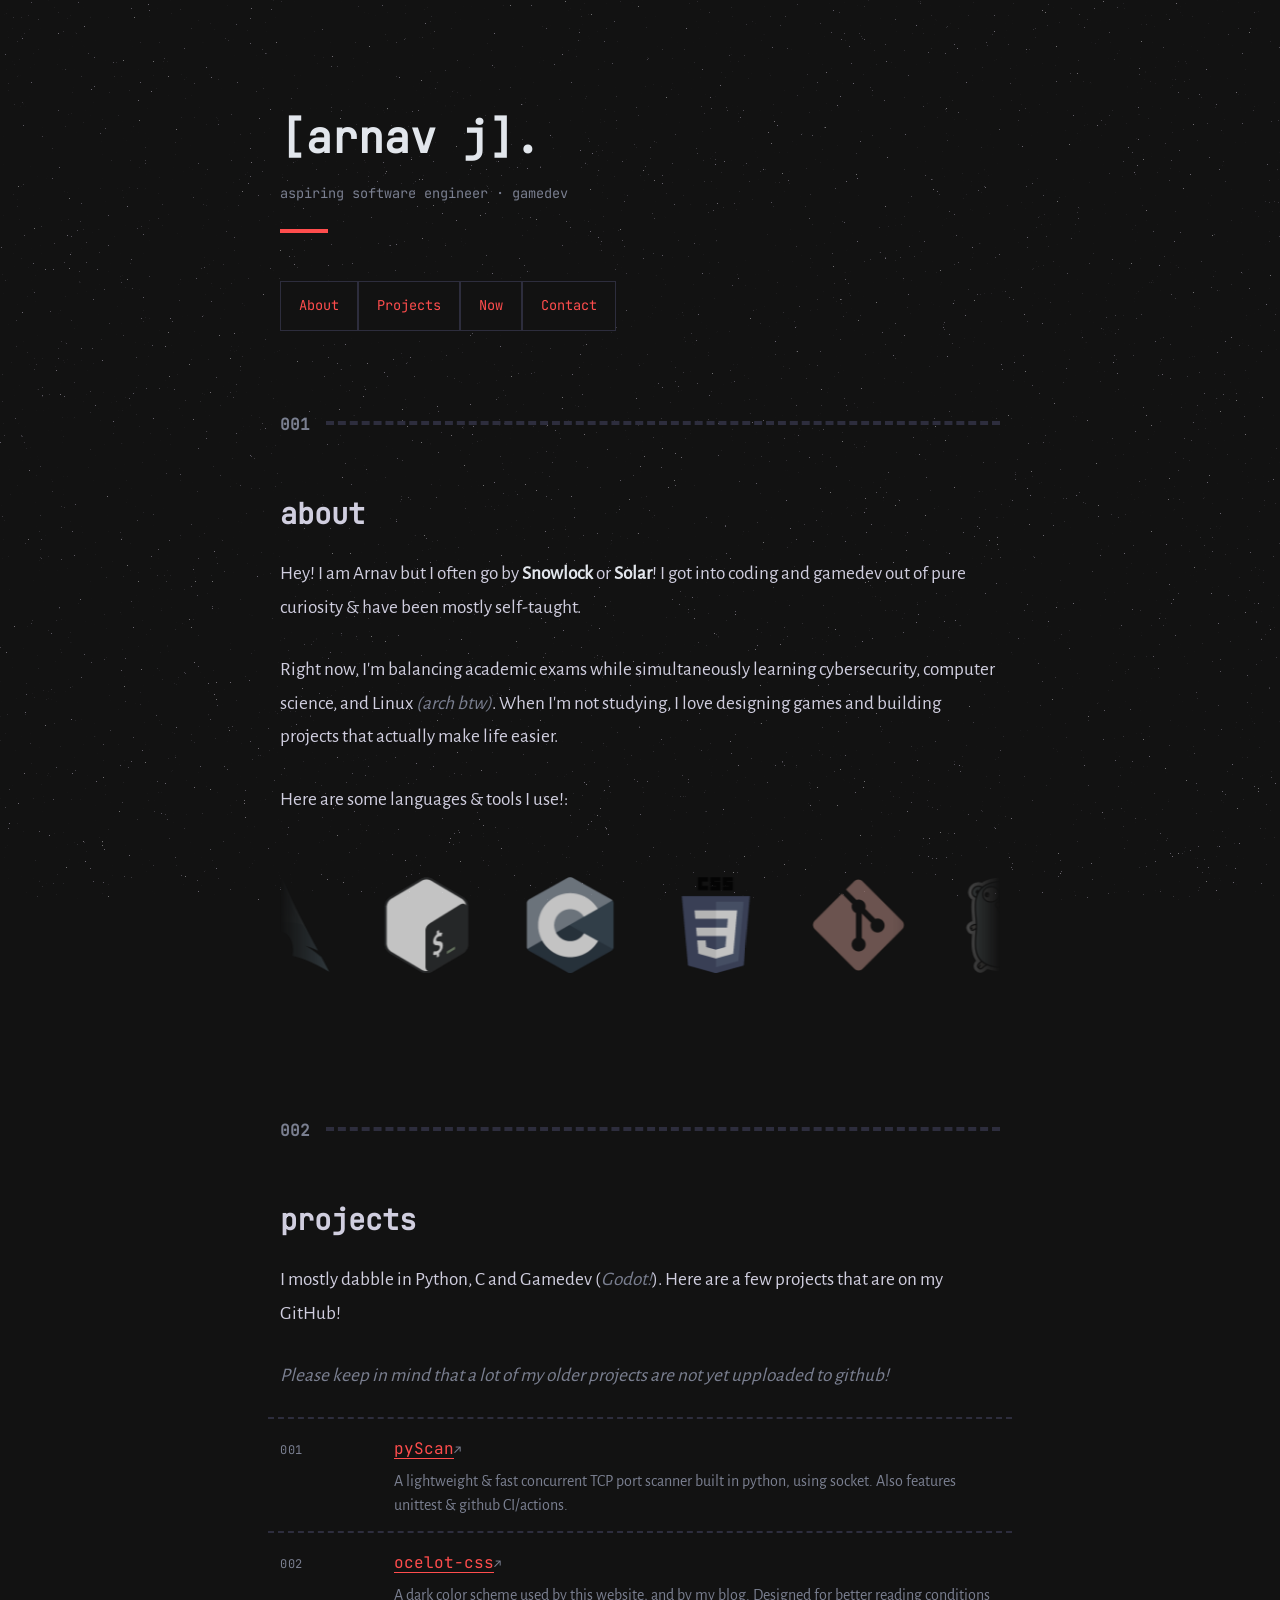
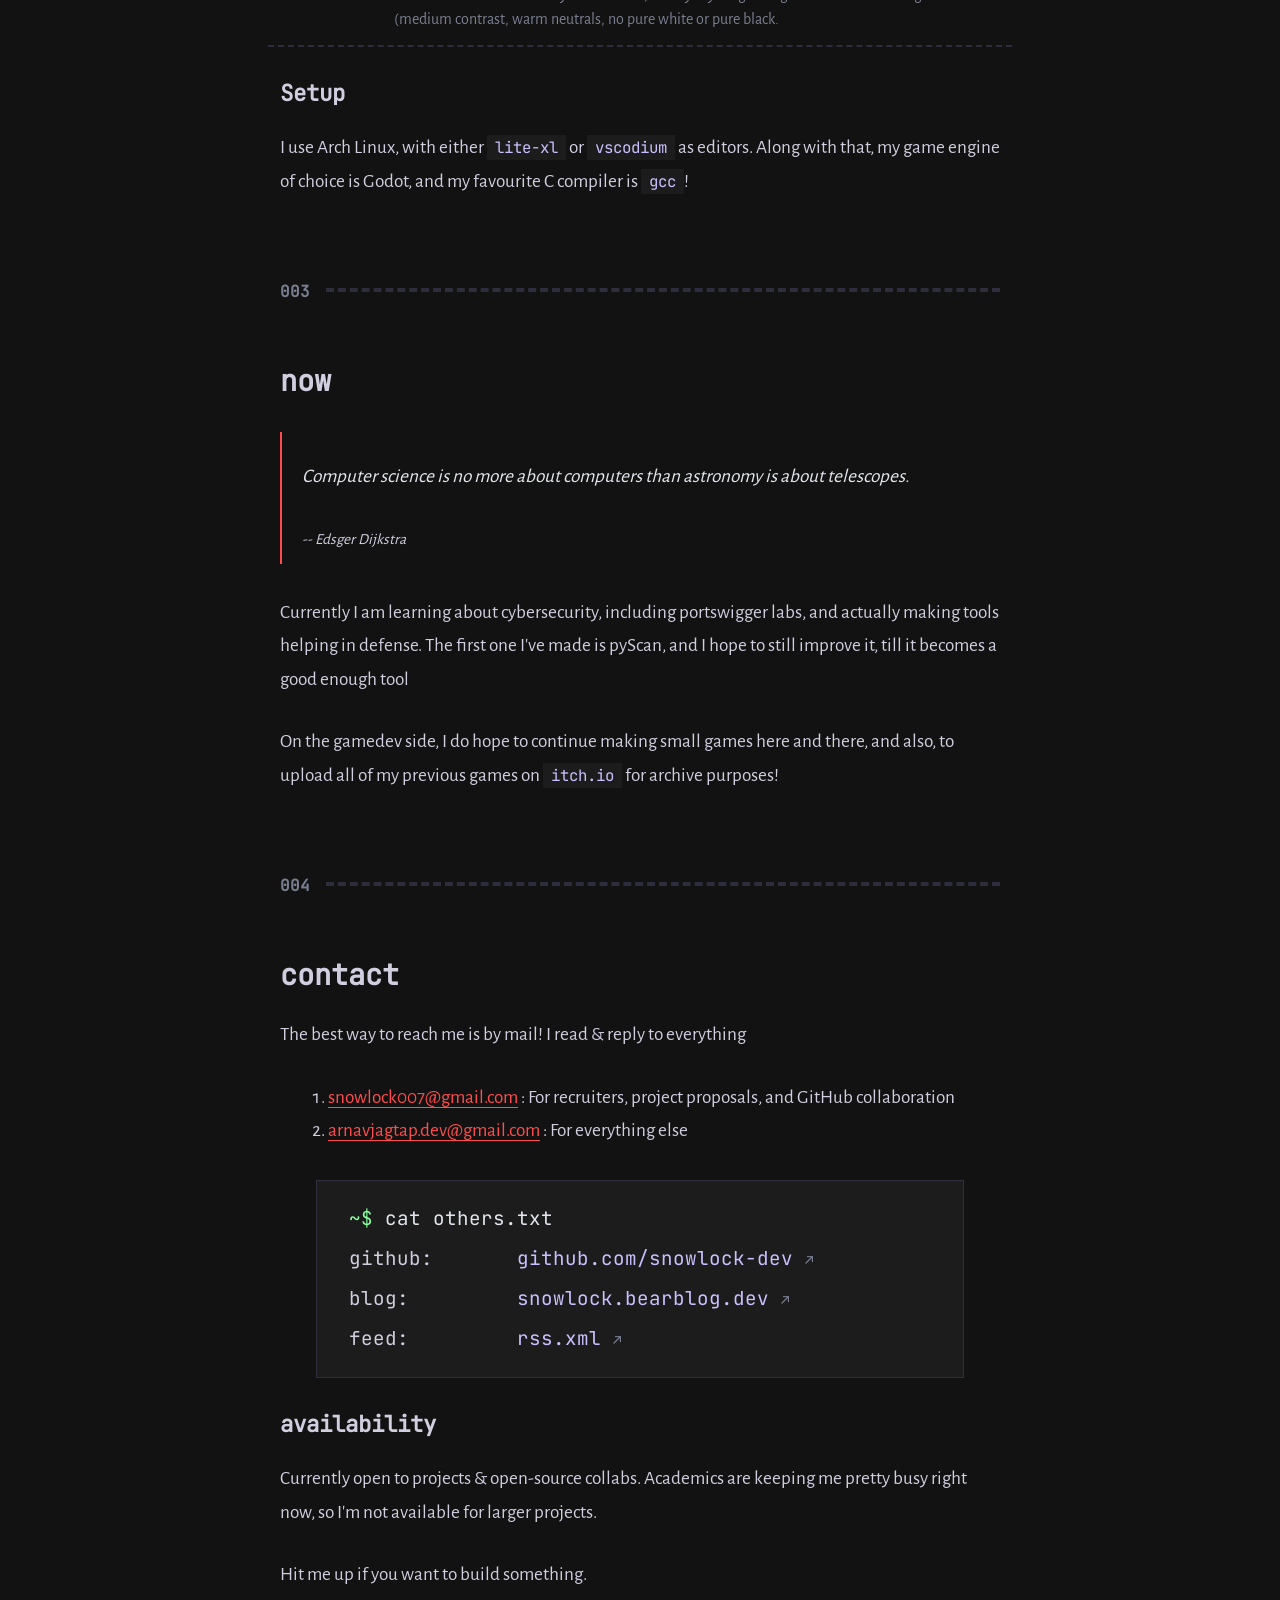
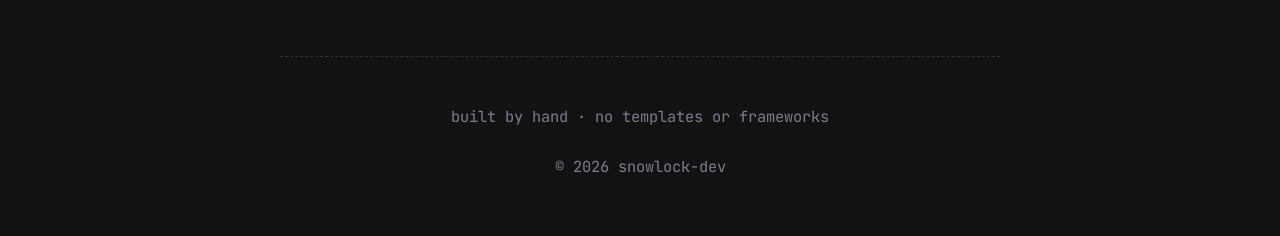
==== commit cf5aa3e2: "feat: css tweaks and more content" ====
--- a/index.html
+++ b/index.html
@@ -2,7 +2,7 @@
 <html lang="en">
     <head>
         <meta charset="UTF-8">
-        <meta name="viewport" content = "width=device-width, initial-scale=1.0">
+        <meta name="viewport" content="width=device-width, initial-scale=1.0">
         <meta property="og:site_name" content="snowlock -- portfolio">
         <meta property="og:title" content="snowlock -- portfolio">
         <meta property="og:description" content="snowlock-dev's personal site!">
@@ -135,6 +135,13 @@
                     </div>
                 </li>
             </ul>
+
+            <h3>Setup</h3>
+            <p>
+                I use Arch Linux, with either <code>lite-xl</code> or <code>vscodium</code>
+                as editors. Along with that, my game engine of choice is Godot, and my favourite
+                C compiler is <code>gcc</code>!
+            </p>
             </section>
 
             <section class="section-row">
@@ -143,6 +150,14 @@
             </section>
             <section id="now-section">
                 <h2>now</h2>
+
+                <blockquote>
+                    <p>
+                        Computer science is no more about computers than 
+                        astronomy is about telescopes.
+                    </p>
+                    <p><small>-- Edsger Dijkstra</small></p>
+                </blockquote>
 
                 <p>
                     Currently I am learning about cybersecurity, including
@@ -235,25 +250,34 @@
                 const clone = icon.cloneNode(true);
                 track.appendChild(clone);
             });
-    
+        
             let scrollPos = 0;
+            let animationId = null;
+            let isVisible = !document.hidden;
+        
             function scrollCarousel() {
+                if (!isVisible) return;
+
                 scrollPos += 0.6;
                 if (scrollPos >= track.scrollWidth / 2) scrollPos = 0;
                 track.style.transform = `translateX(-${scrollPos}px)`;
-                requestAnimationFrame(scrollCarousel);
+
+                animationId = requestAnimationFrame(scrollCarousel);
             }
+        
+            // Listen for tab switching
+            document.addEventListener("visibilitychange", () => {
+                if (document.hidden) {
+                    isVisible = false;
+                    cancelAnimationFrame(animationId);
+                } else {
+                    isVisible = true;
+                    scrollCarousel();
+                }
+            });
+        
             scrollCarousel();
         }
-
-        const navbar = document.getElementById("navbar");
-        window.addEventListener("scroll", () => {
-            if (window.scrollY > 50) {
-                navbar.classList.add("scrolled");
-            } else {
-                navbar.classList.remove("scrolled");
-            }
-        });
 
         document.querySelectorAll('img[alt]').forEach(img => {
             img.title = img.alt;
--- a/css/style.css
+++ b/css/style.css
@@ -172,9 +172,9 @@
     height: 6rem;
     object-fit: contain;
     flex-shrink: 0;
-    opacity: 0.5;
+    opacity: 0.75;
     transition: transform 0.3s ease, opacity 0.3s ease;
-    filter: grayscale(70%);
+    filter: grayscale(80%);
 }
 
 .carousel-track img:hover {
@@ -321,6 +321,15 @@
     color: var(--text);
 }
 
+blockquote {
+    margin: 2rem 0;
+    padding: 0.5rem 0 0.5rem 1.25rem;
+    border-left: 0.125rem solid var(--accent);
+    color: var(--heading-text);
+    font-style: italic;
+    & p:last-child{ margin-bottom: 0 }
+}
+
 footer {
     margin-top: 4rem;
     padding: 2rem 0;
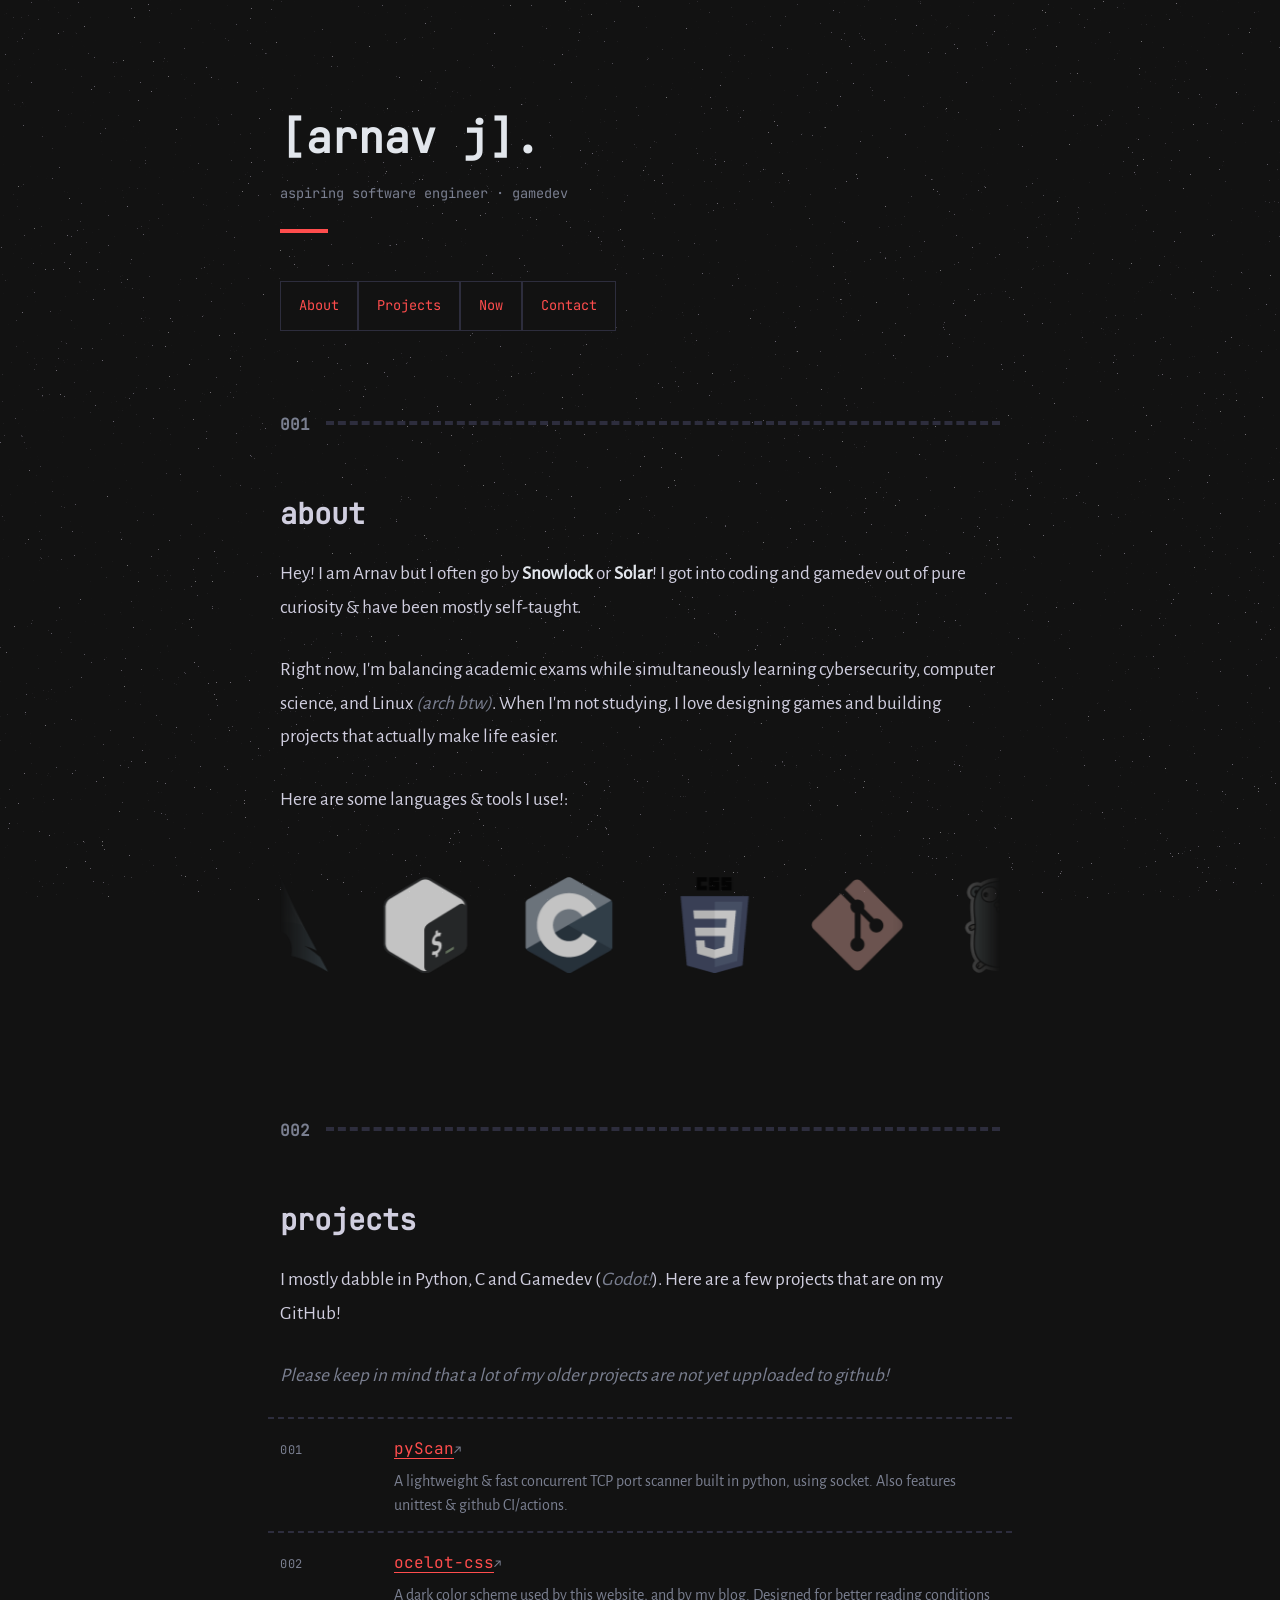
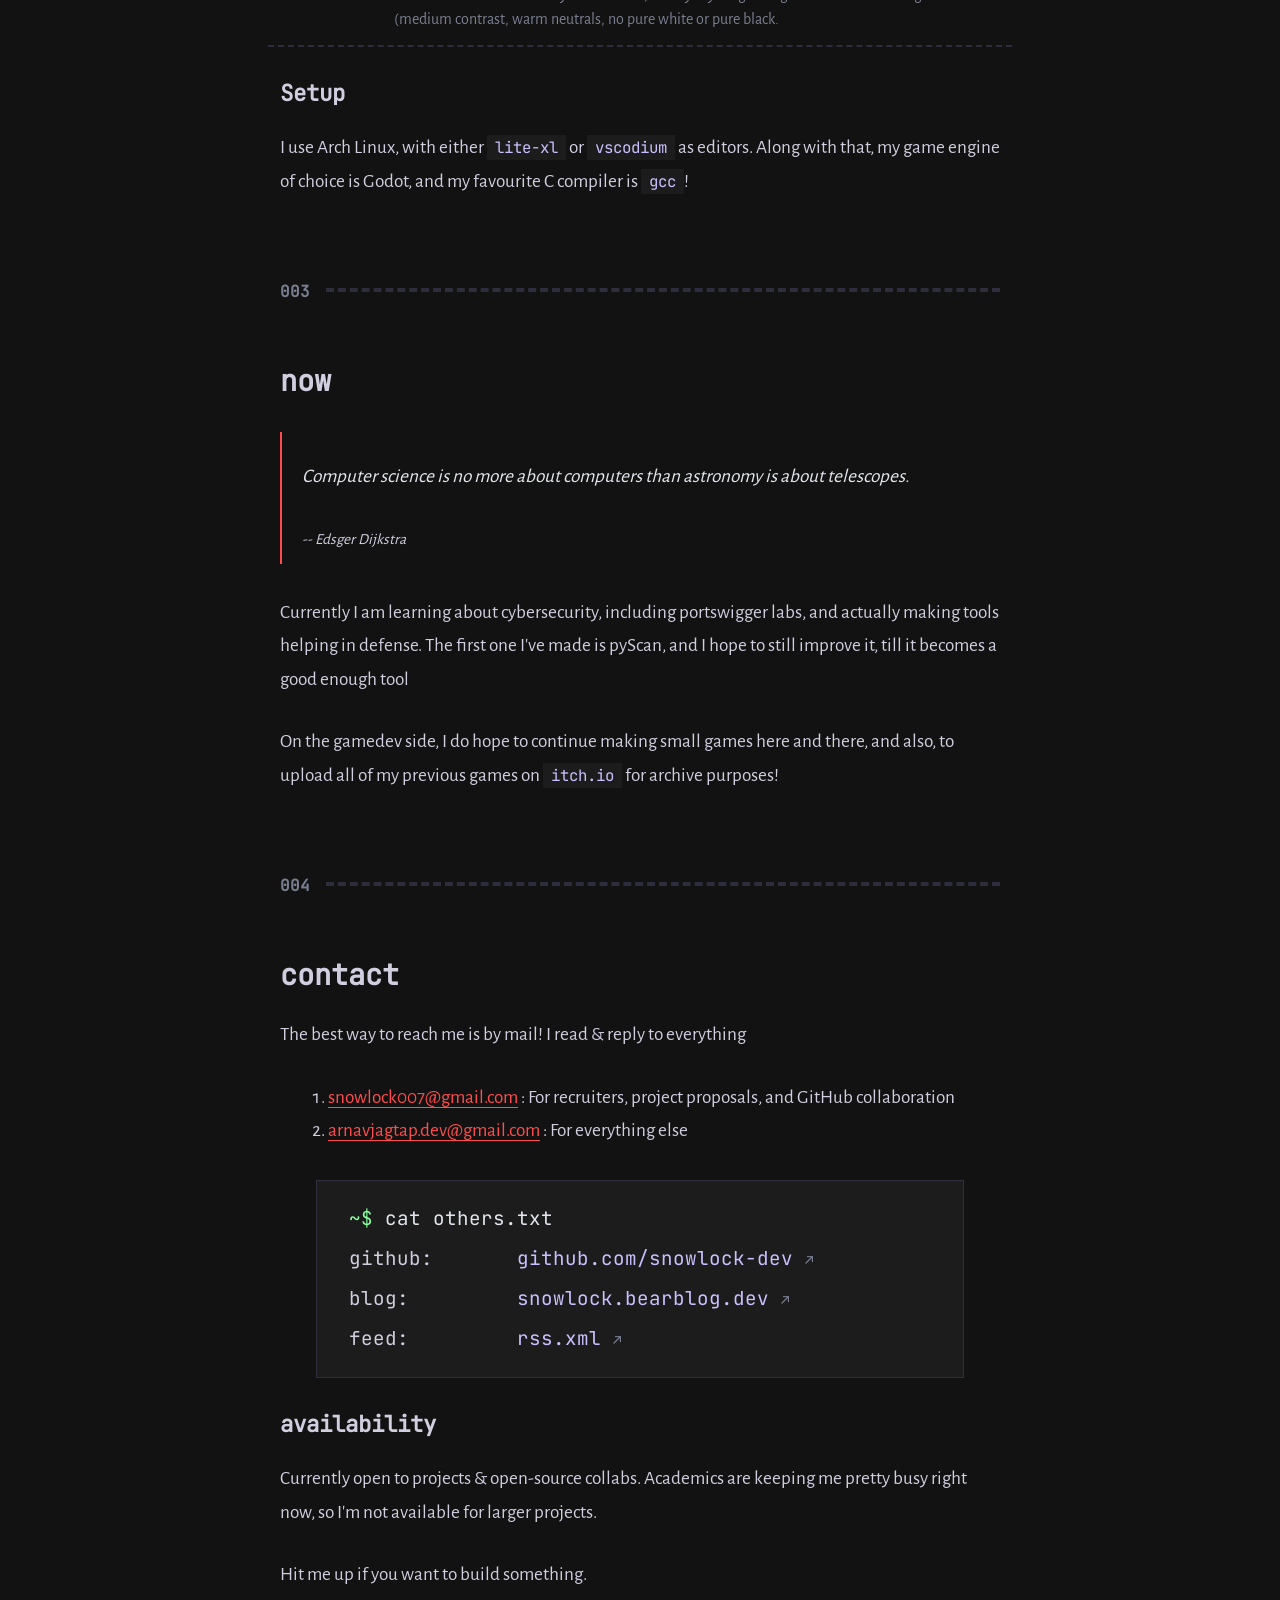
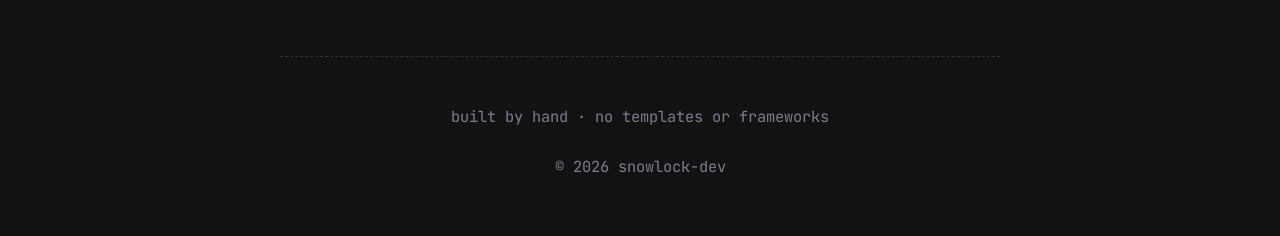
==== commit 8c4f581f: "fix: removed title from images (redundant warning from WAVE)" ====
--- a/index.html
+++ b/index.html
@@ -279,9 +279,6 @@
             scrollCarousel();
         }
 
-        document.querySelectorAll('img[alt]').forEach(img => {
-            img.title = img.alt;
-        });
         });
     </script>
 
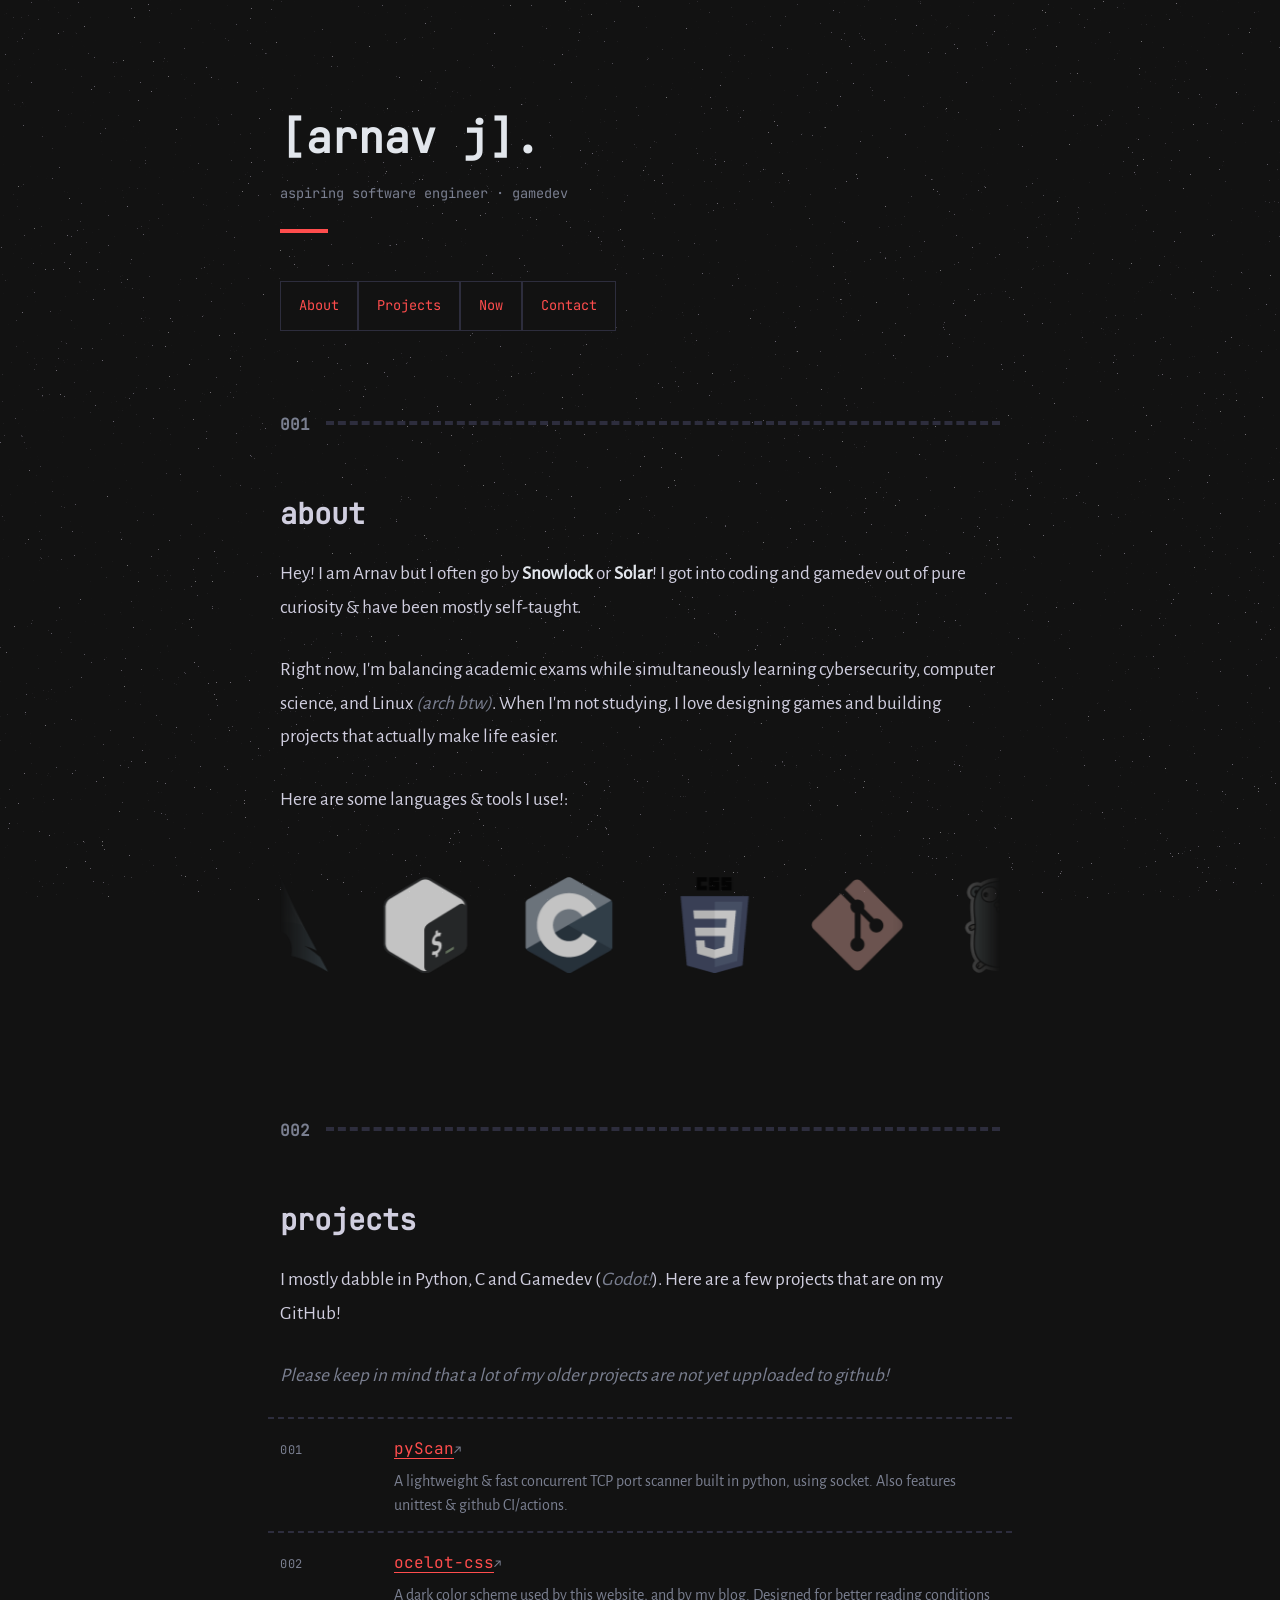
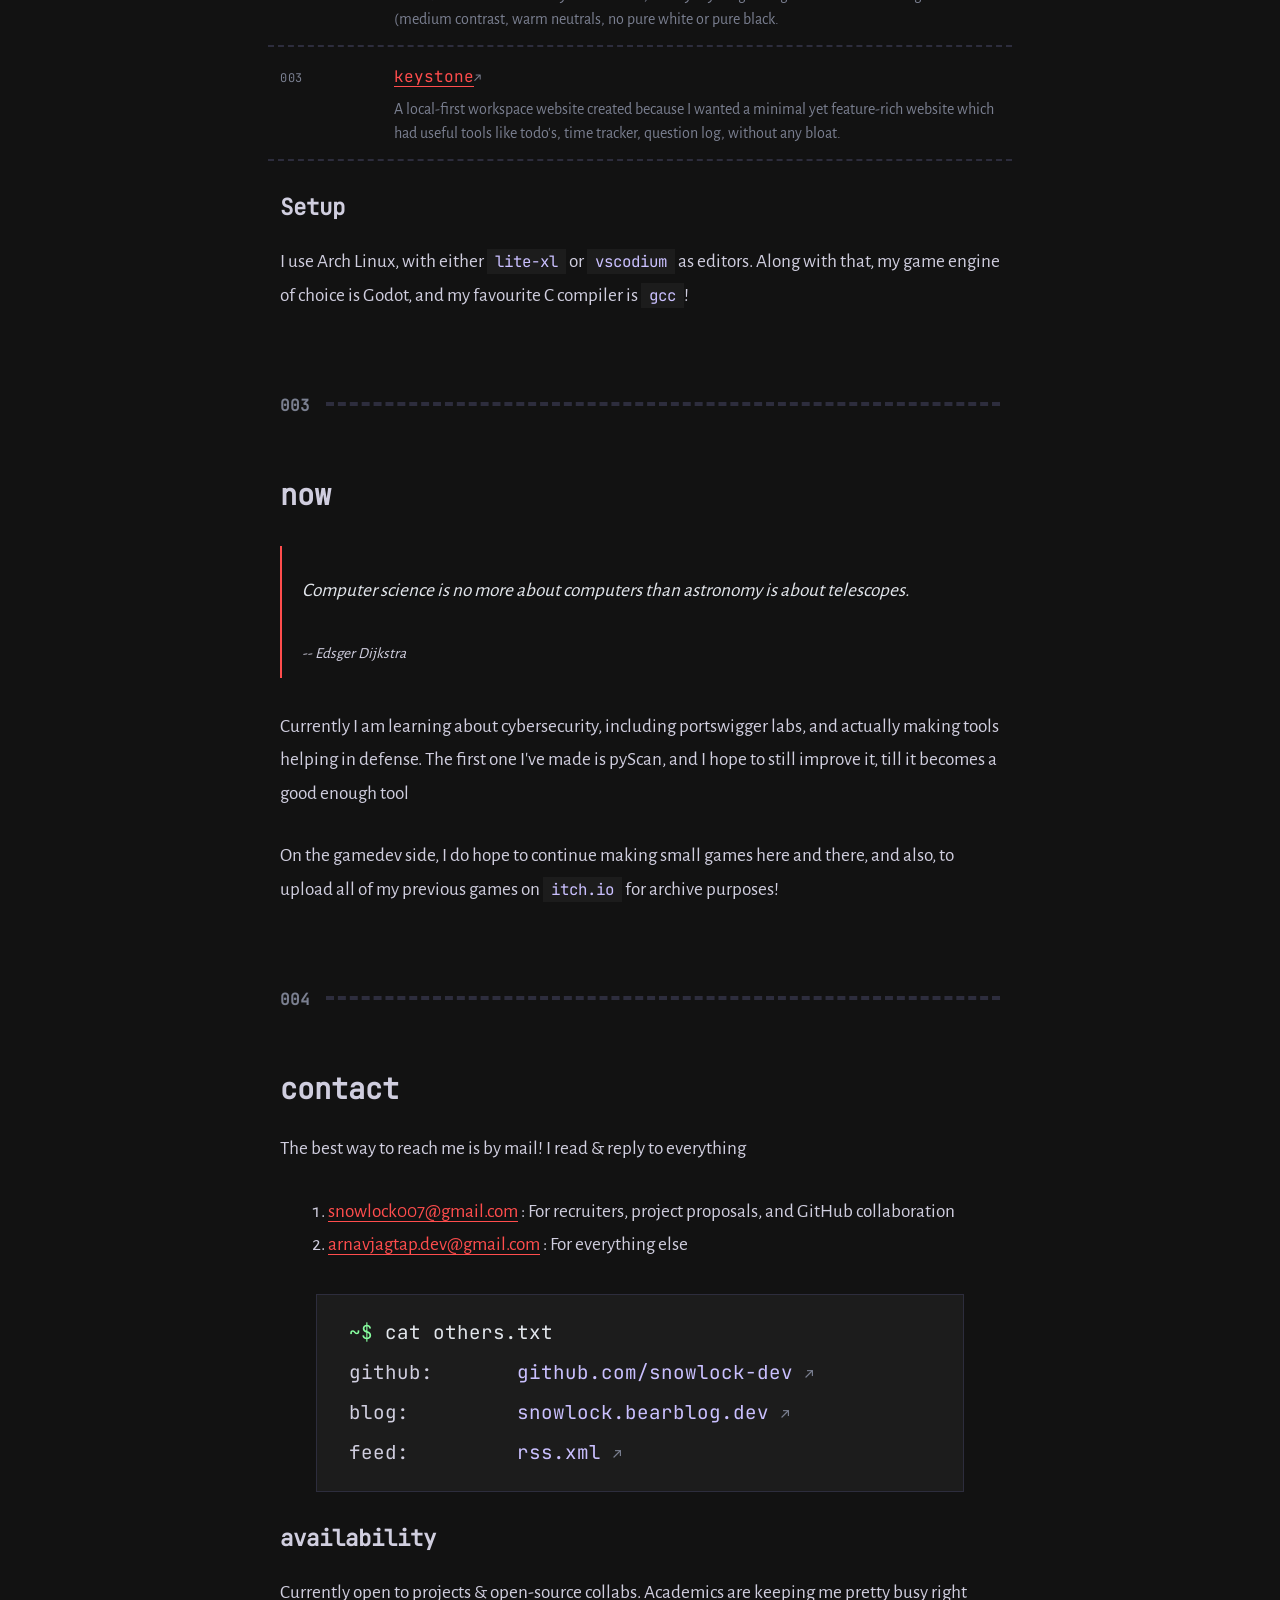
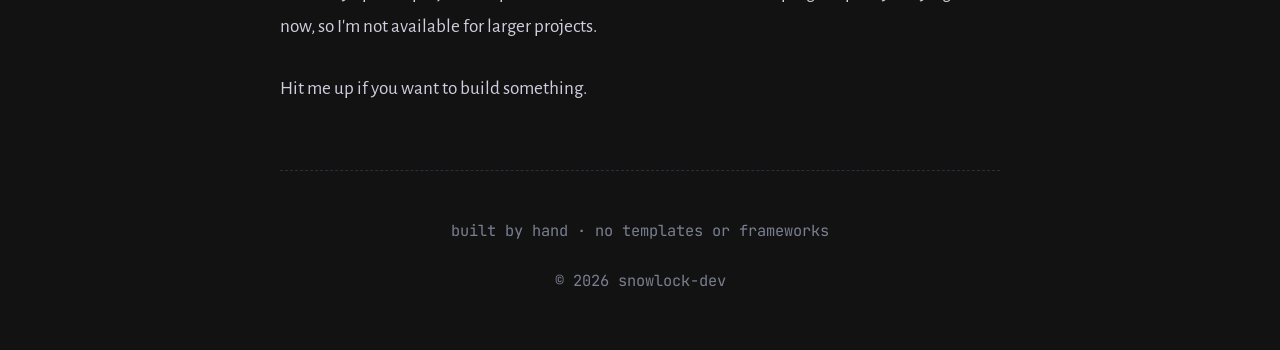
==== commit 3cd0349b: "docs: added content" ====
--- a/index.html
+++ b/index.html
@@ -134,6 +134,17 @@
                         </p>
                     </div>
                 </li>
+                <li>
+                    <span class="project-tag">003</span>
+                    <div class="project-info">
+                        <a href="https://github.com/snowlock-dev/keystone" target="_blank" rel="noopener noreferrer">keystone</a>
+                        <p>
+                            A local-first workspace website created because I wanted a
+                            minimal yet feature-rich website which had useful tools like
+                            todo's, time tracker, question log, without any bloat.
+                        </p>
+                    </div>
+                </li>
             </ul>
 
             <h3>Setup</h3>
